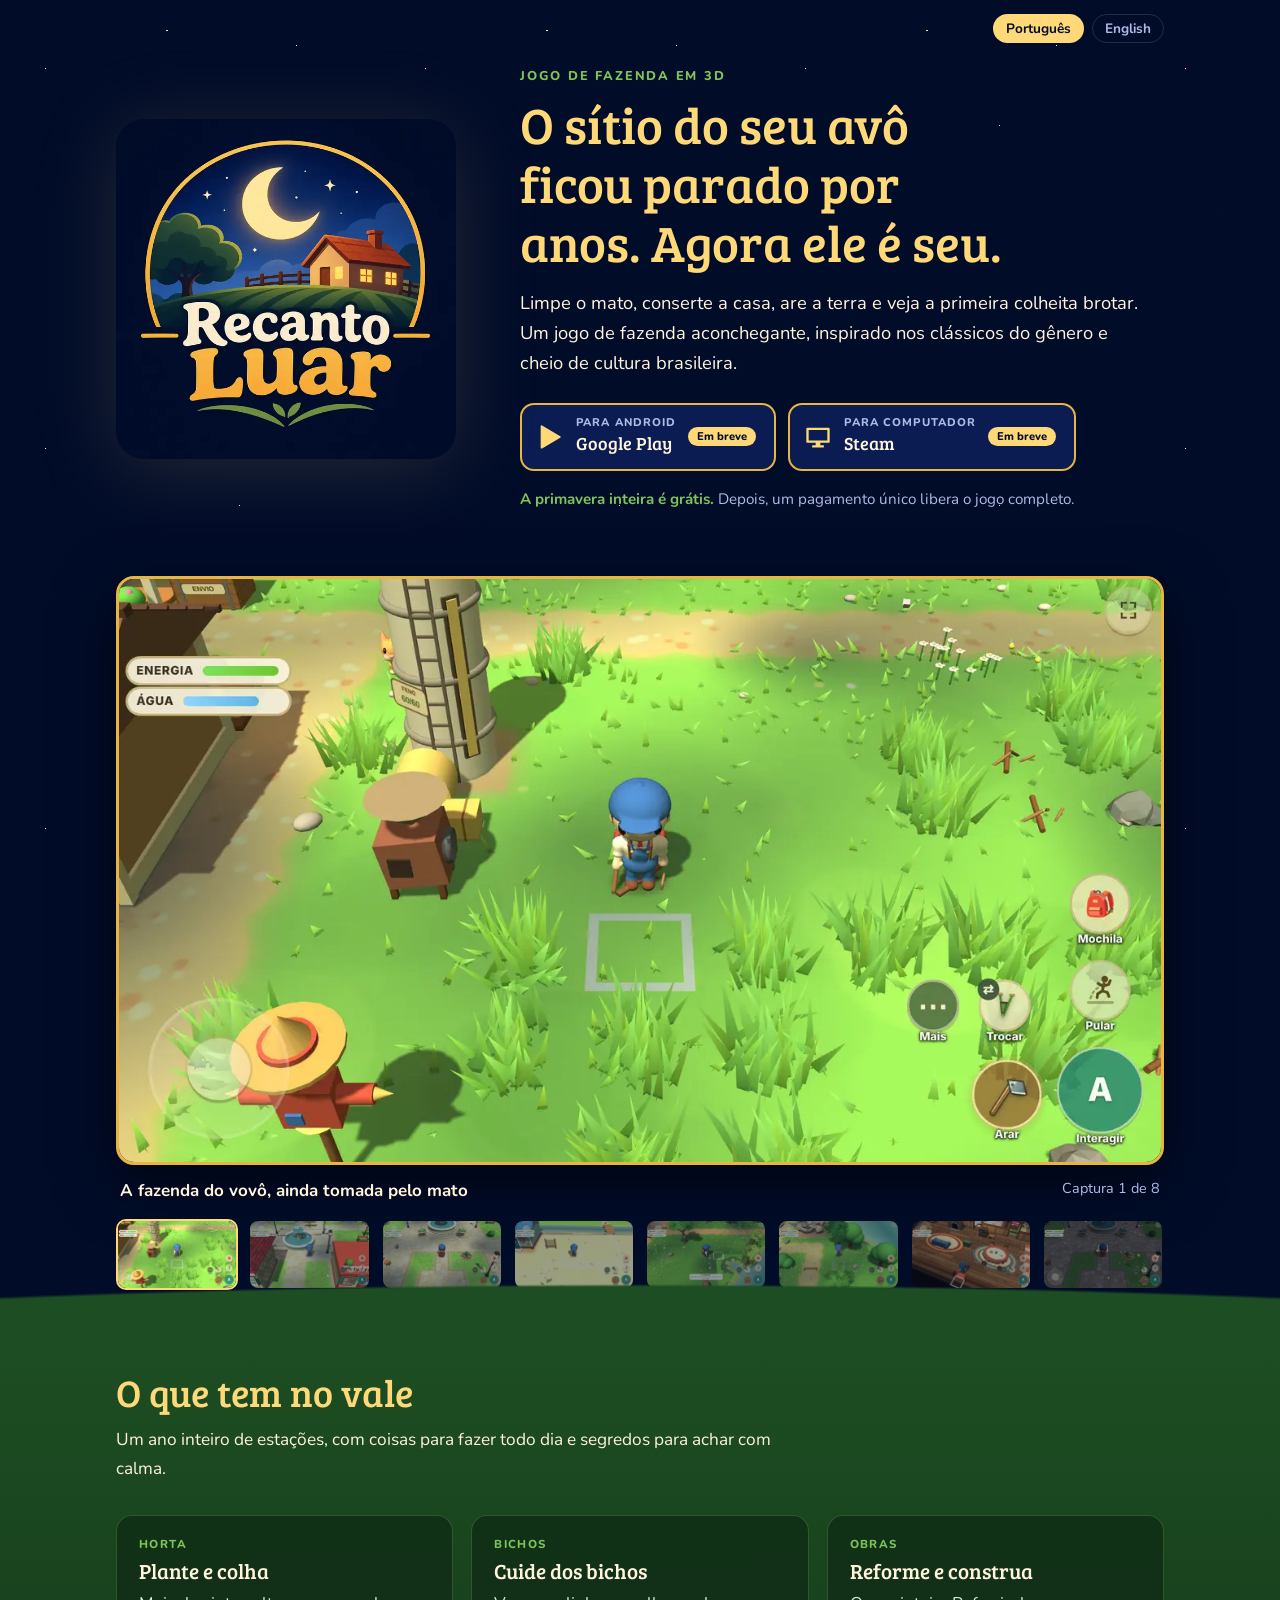
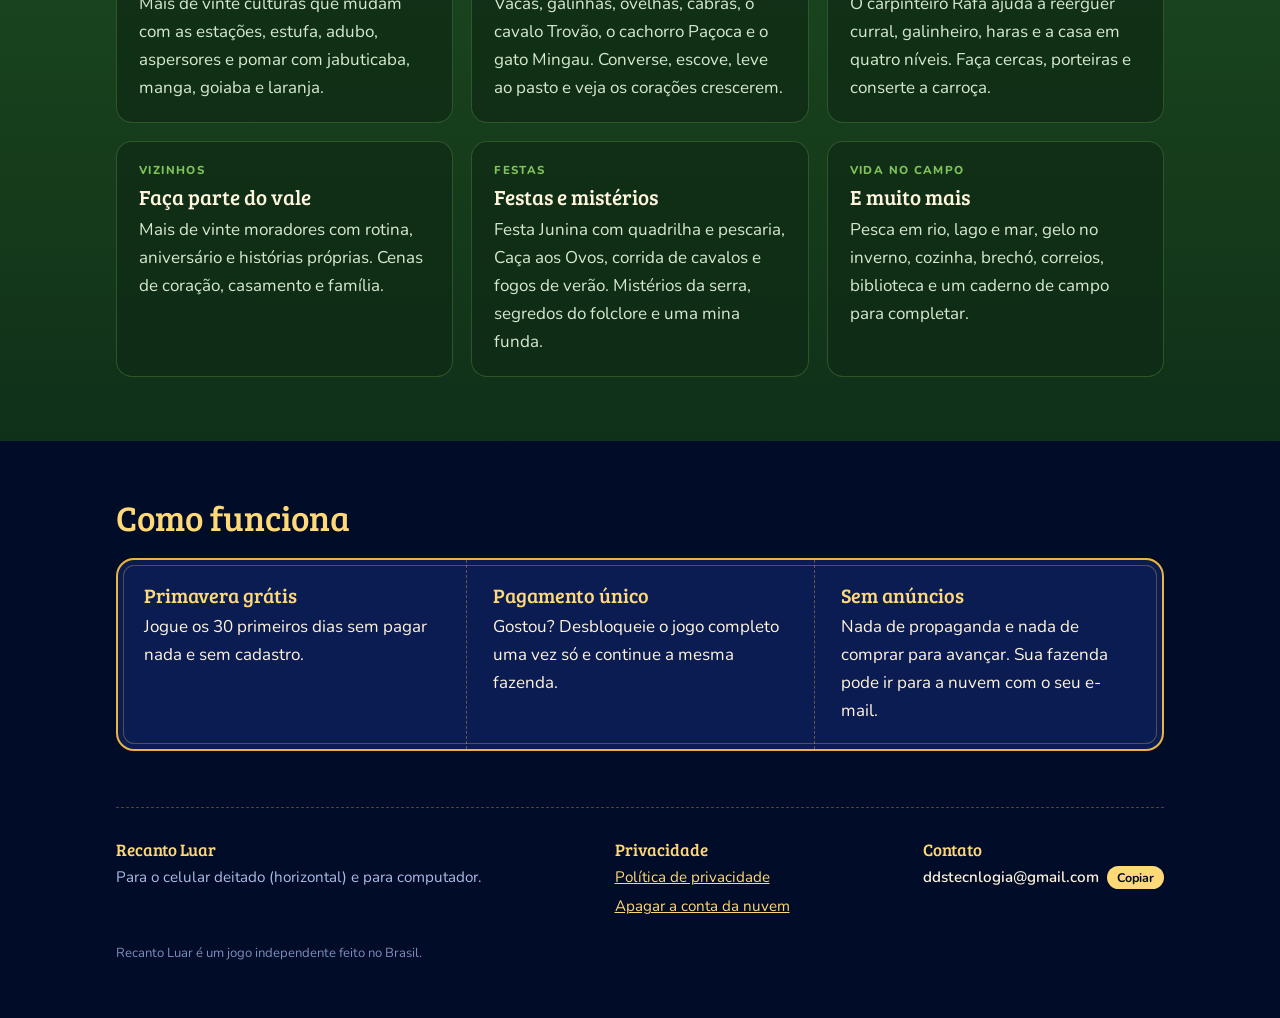
==== index.html @ 75a286f8 "Site do Recanto Luar (português e inglês) Co-Authored-By: Claude Opus 5.5 <noreply@anthropic.com> Cl" ====
<!doctype html>
<html lang="pt-BR">
<head>
<meta charset="utf-8">
<meta name="viewport" content="width=device-width, initial-scale=1, viewport-fit=cover">
<title>Recanto Luar</title>
<meta name="claude:viewport-fit-sides" content="cover">
<meta name="description" content="Jogo de fazenda aconchegante em 3D, cheio de cultura brasileira. Cuide do sítio do vovô, plante, crie bichos e faça amigos no vale.">
<meta property="og:title" content="Recanto Luar">
<meta property="og:description" content="Jogo de fazenda aconchegante em 3D, cheio de cultura brasileira. Cuide do sítio do vovô, plante, crie bichos e faça amigos no vale.">
<meta property="og:image" content="img/og-pt.jpg">
<meta property="og:type" content="website">
<link rel="alternate" hreflang="pt-BR" href="index.html"><link rel="alternate" hreflang="en" href="en.html">
<link rel="icon" href="favicon.png">
<link rel="preconnect" href="https://fonts.googleapis.com"><link rel="preconnect" href="https://fonts.gstatic.com" crossorigin>
<link rel="stylesheet" href="https://fonts.googleapis.com/css2?family=Bree+Serif&family=Nunito:wght@400;600;700;800&display=swap">
<link rel="stylesheet" href="style.css">
</head>
<body>
<div class="wrap">
<nav class="top" aria-label="Idioma / Language"><a class="lang" href="index.html" aria-current="page">Português</a><a class="lang" href="en.html">English</a></nav>
<header class="hero">
  <img class="logo" src="img/logo-pt.webp" alt="Recanto Luar" width="640" height="640">
  <div>
    <p class="kicker">Jogo de fazenda em 3D</p>
    <h1>O sítio do seu avô ficou parado por anos. Agora ele é seu.</h1>
    <p class="lead">Limpe o mato, conserte a casa, are a terra e veja a primeira colheita brotar. Um jogo de fazenda aconchegante, inspirado nos clássicos do gênero e cheio de cultura brasileira.</p>
    <div class="stores">
      <a class="store" aria-disabled="true" role="link"><svg viewBox="0 0 24 24" aria-hidden="true"><path d="M4 2.8v18.4c0 .6.7 1 1.2.7l15.6-9.2c.5-.3.5-1 0-1.3L5.2 2.1C4.7 1.8 4 2.2 4 2.8z"/></svg><span><small>Para Android</small><b>Google Play</b></span><span class="soon">Em breve</span></a>
      <a class="store" aria-disabled="true" role="link"><svg viewBox="0 0 24 24" aria-hidden="true"><path d="M3 4h18a1 1 0 0 1 1 1v11a1 1 0 0 1-1 1h-7v2h3v2H7v-2h3v-2H3a1 1 0 0 1-1-1V5a1 1 0 0 1 1-1zm1 2v9h16V6z"/></svg><span><small>Para computador</small><b>Steam</b></span><span class="soon">Em breve</span></a>
    </div>
    <p class="free"><b>A primavera inteira é grátis.</b> Depois, um pagamento único libera o jogo completo.</p>
  </div>
</header>
<section class="gallery" aria-label="Captura">
  <figure class="shot"><img id="big" src="img/01-fazenda.webp" alt="A fazenda do vovô, ainda tomada pelo mato" width="1280" height="720"></figure>
  <p class="cap"><b id="capText">A fazenda do vovô, ainda tomada pelo mato</b><span id="capNum">Captura 1 de 8</span></p>
  <ul class="thumbs"><li><button type="button" data-i="0" aria-pressed="true" aria-label="A fazenda do vovô, ainda tomada pelo mato"><img src="img/01-fazenda-p.webp" alt="" width="480" height="270" loading="lazy"></button></li><li><button type="button" data-i="1" aria-pressed="false" aria-label="A vila, com a padaria e a floricultura"><img src="img/02-vila-p.webp" alt="" width="480" height="270" loading="lazy"></button></li><li><button type="button" data-i="2" aria-pressed="false" aria-label="A praça da Igreja Matriz"><img src="img/03-praca-p.webp" alt="" width="480" height="270" loading="lazy"></button></li><li><button type="button" data-i="3" aria-pressed="false" aria-label="A praia, onde mora o Seu Joca"><img src="img/04-praia-p.webp" alt="" width="480" height="270" loading="lazy"></button></li><li><button type="button" data-i="4" aria-pressed="false" aria-label="O Bosque do Sul e seus bichos"><img src="img/05-bosque-p.webp" alt="" width="480" height="270" loading="lazy"></button></li><li><button type="button" data-i="5" aria-pressed="false" aria-label="A trilha da serra até a cachoeira"><img src="img/06-cachoeira-p.webp" alt="" width="480" height="270" loading="lazy"></button></li><li><button type="button" data-i="6" aria-pressed="false" aria-label="A casa por dentro, com lareira e TV"><img src="img/07-casa-p.webp" alt="" width="480" height="270" loading="lazy"></button></li><li><button type="button" data-i="7" aria-pressed="false" aria-label="A praça à noite, com vagalumes"><img src="img/08-noite-p.webp" alt="" width="480" height="270" loading="lazy"></button></li></ul>
</section>
</div>
<section class="day"><div class="wrap">
  <h2>O que tem no vale</h2>
  <p class="intro">Um ano inteiro de estações, com coisas para fazer todo dia e segredos para achar com calma.</p>
  <div class="feats"><article class="feat"><span class="tag">Horta</span><h3>Plante e colha</h3><p>Mais de vinte culturas que mudam com as estações, estufa, adubo, aspersores e pomar com jabuticaba, manga, goiaba e laranja.</p></article><article class="feat"><span class="tag">Bichos</span><h3>Cuide dos bichos</h3><p>Vacas, galinhas, ovelhas, cabras, o cavalo Trovão, o cachorro Paçoca e o gato Mingau. Converse, escove, leve ao pasto e veja os corações crescerem.</p></article><article class="feat"><span class="tag">Obras</span><h3>Reforme e construa</h3><p>O carpinteiro Rafa ajuda a reerguer curral, galinheiro, haras e a casa em quatro níveis. Faça cercas, porteiras e conserte a carroça.</p></article><article class="feat"><span class="tag">Vizinhos</span><h3>Faça parte do vale</h3><p>Mais de vinte moradores com rotina, aniversário e histórias próprias. Cenas de coração, casamento e família.</p></article><article class="feat"><span class="tag">Festas</span><h3>Festas e mistérios</h3><p>Festa Junina com quadrilha e pescaria, Caça aos Ovos, corrida de cavalos e fogos de verão. Mistérios da serra, segredos do folclore e uma mina funda.</p></article><article class="feat"><span class="tag">Vida no campo</span><h3>E muito mais</h3><p>Pesca em rio, lago e mar, gelo no inverno, cozinha, brechó, correios, biblioteca e um caderno de campo para completar.</p></article></div>
</div></section>
<div class="wrap">
<section class="deal"><h2>Como funciona</h2><div class="box"><div><h3>Primavera grátis</h3><p>Jogue os 30 primeiros dias sem pagar nada e sem cadastro.</p></div><div><h3>Pagamento único</h3><p>Gostou? Desbloqueie o jogo completo uma vez só e continue a mesma fazenda.</p></div><div><h3>Sem anúncios</h3><p>Nada de propaganda e nada de comprar para avançar. Sua fazenda pode ir para a nuvem com o seu e-mail.</p></div></div></section>
<footer>
  <div class="cols">
    <div><h3>Recanto Luar</h3><p style="margin:0;max-width:26em">Para o celular deitado (horizontal) e para computador.</p></div>
    <div><h3>Privacidade</h3><ul><li><a href="https://denikw24.github.io/recanto-luar-privacidade/">Política de privacidade</a></li><li><a href="https://denikw24.github.io/recanto-luar-privacidade/apagar-conta.html">Apagar a conta da nuvem</a></li></ul></div>
    <div><h3>Contato</h3><p class="mail" style="margin:0"><code id="mail">ddstecnlogia@gmail.com</code><button type="button" id="copy">Copiar</button></p></div>
  </div>
  <p class="fine">Recanto Luar é um jogo independente feito no Brasil.</p>
</footer>
</div>
<script>
(function(){
  var D={"shots": ["01-fazenda", "02-vila", "03-praca", "04-praia", "05-bosque", "06-cachoeira", "07-casa", "08-noite"], "caps": ["A fazenda do vovô, ainda tomada pelo mato", "A vila, com a padaria e a floricultura", "A praça da Igreja Matriz", "A praia, onde mora o Seu Joca", "O Bosque do Sul e seus bichos", "A trilha da serra até a cachoeira", "A casa por dentro, com lareira e TV", "A praça à noite, com vagalumes"], "shot": "Captura", "of": "de", "copied": "Copiado!", "copy": "Copiar"};
  var big=document.getElementById("big"),ct=document.getElementById("capText"),cn=document.getElementById("capNum");
  var btns=[].slice.call(document.querySelectorAll(".thumbs button"));
  function show(i){
    big.src="img/"+D.shots[i]+".webp"; big.alt=D.caps[i]; ct.textContent=D.caps[i];
    cn.textContent=D.shot+" "+(i+1)+" "+D.of+" 8";
    btns.forEach(function(b,j){b.setAttribute("aria-pressed",j===i?"true":"false");});
  }
  btns.forEach(function(b,i){b.addEventListener("click",function(){show(i);});});
  var c=document.getElementById("copy");
  c.addEventListener("click",function(){
    var m=document.getElementById("mail").textContent;
    function ok(){c.textContent=D.copied;setTimeout(function(){c.textContent=D.copy;},1800);}
    function sel(){var r=document.createRange();r.selectNodeContents(document.getElementById("mail"));var s=getSelection();s.removeAllRanges();s.addRange(r);}
    try{navigator.clipboard.writeText(m).then(ok,sel);}catch(e){sel();}
  });
})();
</script>
</body>
</html>
---- style.css ----
/* Do céu de luar (topo) ao morro verde (fim): a página desce como a logo. */
:root{
  --night:#010c29; --night2:#0a1c52; --panel:#0d2260; --gold:#e8b443; --gold-soft:#ffd978;
  --cream:#fff4dc; --ink:#e8eeff; --muted:#aebbe6; --hill:#2f6b2a; --hill2:#3f8a34; --leaf:#7fc35a;
  --display:"Bree Serif",Georgia,serif; --body:"Nunito","Trebuchet MS",system-ui,sans-serif;
  color-scheme:dark;
}
*{box-sizing:border-box}
html{scroll-behavior:smooth}
body{margin:0;background:var(--night);color:var(--ink);font:400 17px/1.65 var(--body);
  background-image:radial-gradient(1.5px 1.5px at 12% 18%,#fff 50%,transparent 51%),radial-gradient(1px 1px at 78% 12%,#fff 50%,transparent 51%),radial-gradient(1.5px 1.5px at 44% 8%,#ffe9a8 50%,transparent 51%),radial-gradient(1px 1px at 90% 40%,#fff 50%,transparent 51%),radial-gradient(1px 1px at 22% 55%,#fff 50%,transparent 51%),radial-gradient(1px 1px at 63% 33%,#cfe0ff 50%,transparent 51%);
  background-size:380px 380px;background-attachment:fixed}
.wrap{max-width:1080px;margin:0 auto;padding-left:max(16px,env(safe-area-inset-left,0px));padding-right:max(16px,env(safe-area-inset-right,0px))}
a{color:var(--gold-soft)}
a:focus-visible,button:focus-visible{outline:3px solid var(--gold-soft);outline-offset:3px;border-radius:6px}
h1,h2,h3{font-family:var(--display);font-weight:400;color:var(--gold-soft);text-wrap:balance;line-height:1.15;margin:0}

/* topo */
.top{display:flex;justify-content:flex-end;gap:8px;padding-block:14px 0}
.lang{font:700 .85rem var(--body);color:var(--muted);text-decoration:none;padding:4px 12px;border:1px solid #ffffff22;border-radius:999px}
.lang[aria-current]{color:var(--night);background:var(--gold-soft);border-color:transparent}

.hero{display:grid;grid-template-columns:minmax(0,340px) minmax(0,1fr);gap:clamp(24px,5vw,64px);align-items:center;padding-block:24px 56px}
.hero img.logo{width:100%;height:auto;border-radius:28px;filter:drop-shadow(0 10px 40px #ffd97822)}
.kicker{font:800 .8rem var(--body);letter-spacing:.14em;text-transform:uppercase;color:var(--leaf);margin:0 0 10px}
.hero h1{font-size:clamp(2rem,4.6vw,3.2rem)}
.hero p.lead{font-size:1.15rem;color:var(--cream);max-width:34em;margin:16px 0 24px}
.stores{display:flex;flex-wrap:wrap;gap:12px}
.store{display:flex;align-items:center;gap:12px;min-width:200px;padding:10px 18px 10px 14px;border-radius:14px;background:var(--night2);border:2px solid var(--gold);color:var(--ink);text-decoration:none}
.store svg{width:28px;height:28px;flex:none;fill:var(--gold-soft)}
.store small{display:block;font:800 .7rem var(--body);letter-spacing:.1em;text-transform:uppercase;color:var(--muted)}
.store b{font:400 1.15rem var(--display);color:var(--cream)}
.store[aria-disabled]{cursor:default}
.store .soon{margin-left:auto;font:800 .7rem var(--body);color:var(--night);background:var(--gold-soft);border-radius:999px;padding:2px 9px;white-space:nowrap}
.free{margin:16px 0 0;color:var(--muted);font-size:.95rem}
.free b{color:var(--leaf)}

/* galeria */
.gallery{padding-block:8px 64px}
.shot{margin:0;border-radius:18px;overflow:hidden;border:3px solid var(--gold);box-shadow:0 18px 60px #0009;background:#000;aspect-ratio:16/9;max-width:100%}
.shot img{display:block;width:100%;height:100%;object-fit:cover}
.cap{display:flex;justify-content:space-between;gap:12px;flex-wrap:wrap;margin:12px 4px 14px;color:var(--cream)}
.cap span{color:var(--muted);font-size:.9rem;font-variant-numeric:tabular-nums}
.thumbs{display:grid;grid-template-columns:repeat(8,minmax(0,1fr));gap:10px;margin:0;padding:0;list-style:none}
.thumbs button{all:unset;cursor:pointer;display:block;border-radius:10px;overflow:hidden;border:2px solid transparent;aspect-ratio:16/9;opacity:.6;transition:opacity .2s,border-color .2s}
.thumbs button:hover{opacity:.9}
.thumbs button[aria-pressed=true]{border-color:var(--gold-soft);opacity:1}
.thumbs img{display:block;width:100%;height:100%;object-fit:cover}

/* o que tem no jogo: a parte "de dia", sobre o morro */
.day{position:relative;background:linear-gradient(#1d4d22,#163c1b 60%,#10301a);padding-block:0 64px}
.day::before{content:"";position:absolute;left:0;right:0;top:-70px;height:72px;background:radial-gradient(120% 140px at 50% 140px,#1d4d22 98%,transparent 100%)}
.day h2{font-size:clamp(1.7rem,3.4vw,2.4rem);padding-top:16px}
.intro{max-width:40em;color:var(--cream);margin:12px 0 32px;font-size:1.08rem}
.feats{display:grid;grid-template-columns:repeat(3,minmax(0,1fr));gap:18px}
.feat{background:#0f2c16cc;border:1px solid #7fc35a44;border-radius:16px;padding:20px 22px;min-width:0}
.feat h3{font-size:1.3rem;color:var(--cream);margin-bottom:6px}
.feat p{margin:0;color:#d6e9cf}
.feat .tag{display:block;font:800 .72rem var(--body);letter-spacing:.12em;text-transform:uppercase;color:var(--leaf);margin-bottom:8px}

/* como funciona */
.deal{padding-block:56px}
.deal .box{display:grid;grid-template-columns:repeat(3,minmax(0,1fr));gap:0;border:2px solid var(--gold);border-radius:18px;background:var(--night2);overflow:hidden;box-shadow:inset 0 0 0 5px var(--night2),inset 0 0 0 6px #e8b44355}
.deal .box>div{padding:24px 26px;min-width:0}
.deal .box>div+div{border-left:1px dashed #e8b44366}
.deal h3{font-size:1.25rem;margin-bottom:6px}
.deal p{margin:0;color:var(--cream)}
.deal h2{font-size:clamp(1.6rem,3vw,2.2rem);margin-bottom:20px}

footer{border-top:1px dashed #e8b44355;padding-block:32px 40px;color:var(--muted);font-size:.95rem}
footer .cols{display:flex;flex-wrap:wrap;gap:24px 48px;justify-content:space-between}
footer h3{font-size:1.05rem;color:var(--gold-soft);margin-bottom:6px}
footer ul{list-style:none;margin:0;padding:0;display:grid;gap:4px}
.mail{display:inline-flex;align-items:center;gap:8px;flex-wrap:wrap}
.mail code{font:600 .95rem var(--body);color:var(--cream);user-select:all}
.mail button{font:700 .78rem var(--body);color:var(--night);background:var(--gold-soft);border:0;border-radius:999px;padding:3px 10px;cursor:pointer}
footer .fine{margin-top:24px;font-size:.82rem;color:#7f8cba}

@media (max-width:820px){
  .hero{grid-template-columns:1fr;text-align:center;padding-top:8px}
  .hero img.logo{max-width:240px;margin:0 auto}
  .hero p.lead{margin-inline:auto}
  .stores{justify-content:center}
  .feats{grid-template-columns:repeat(2,minmax(0,1fr))}
  .thumbs{grid-template-columns:repeat(4,minmax(0,1fr))}
  .deal .box{grid-template-columns:1fr}
  .deal .box>div+div{border-left:0;border-top:1px dashed #e8b44366}
}
@media (max-width:520px){.feats{grid-template-columns:1fr}.store{width:100%}}
@media (prefers-reduced-motion:reduce){html{scroll-behavior:auto}.thumbs button{transition:none}}
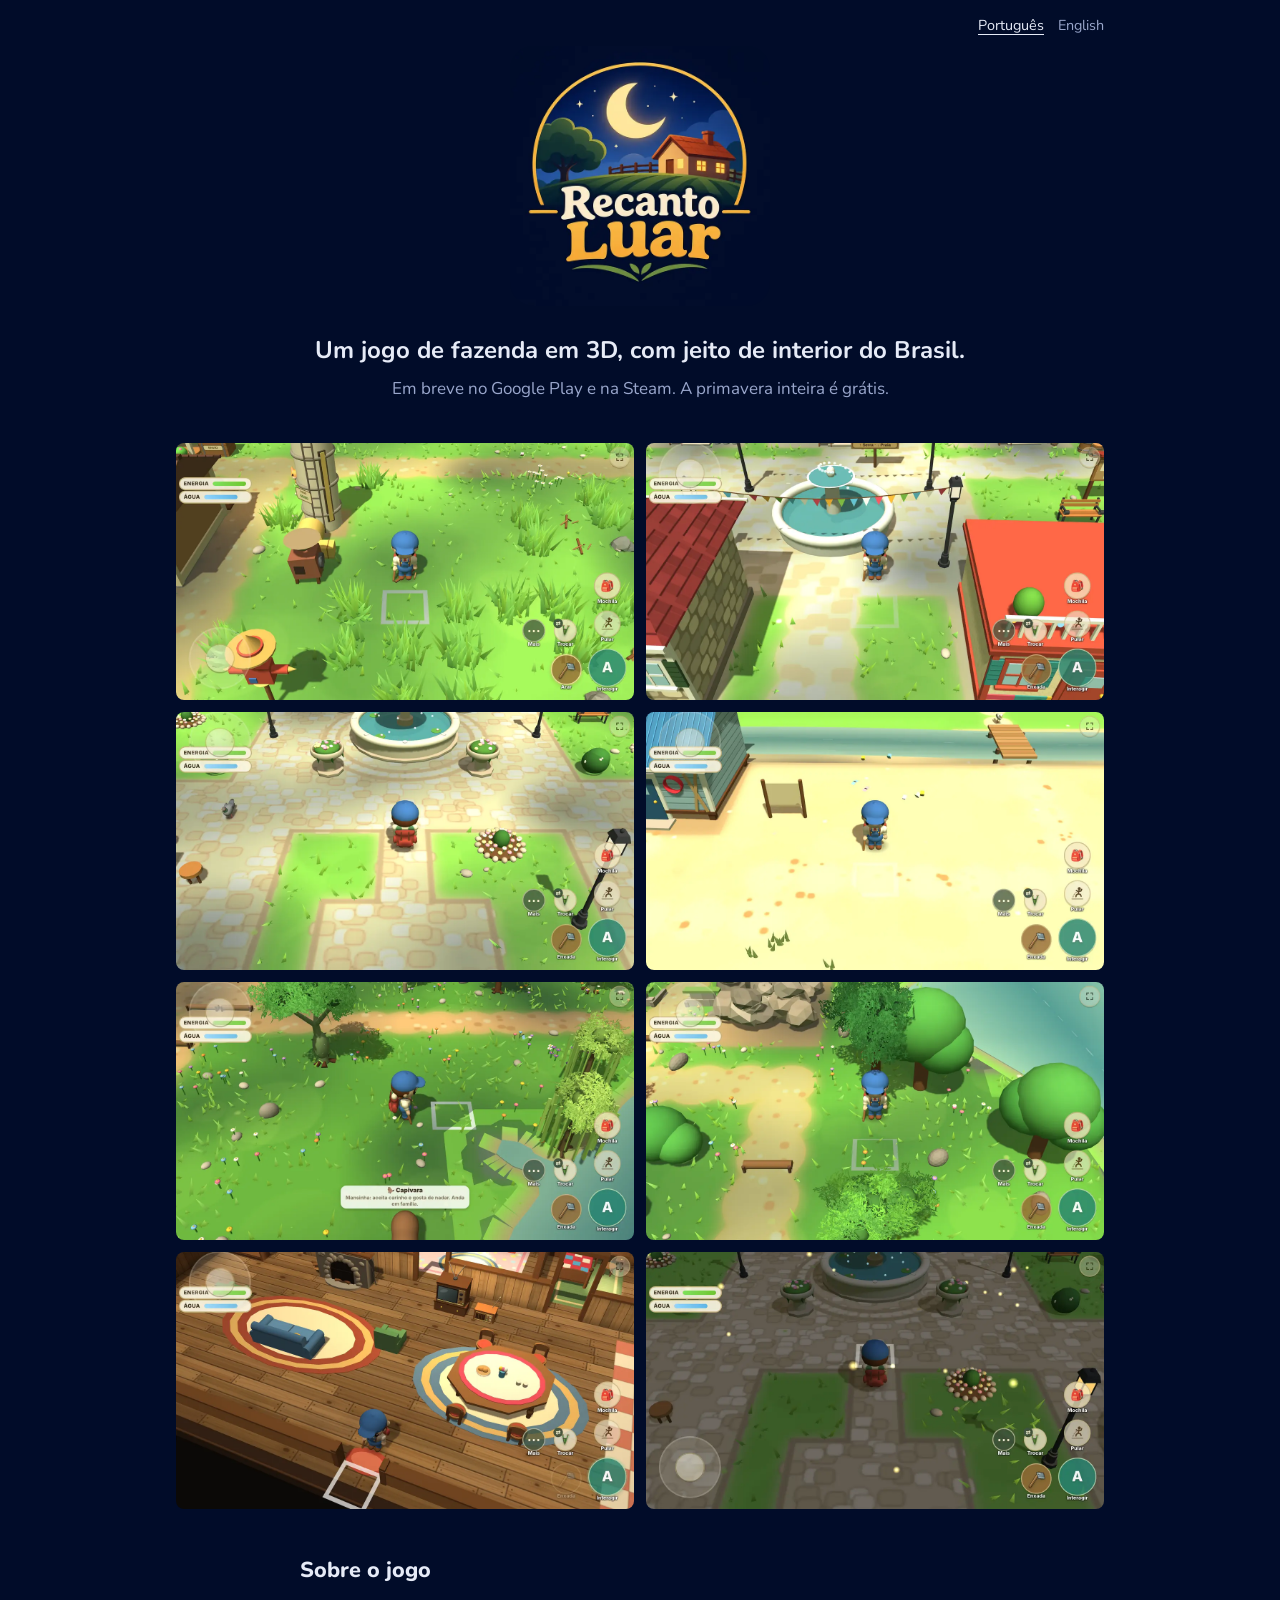
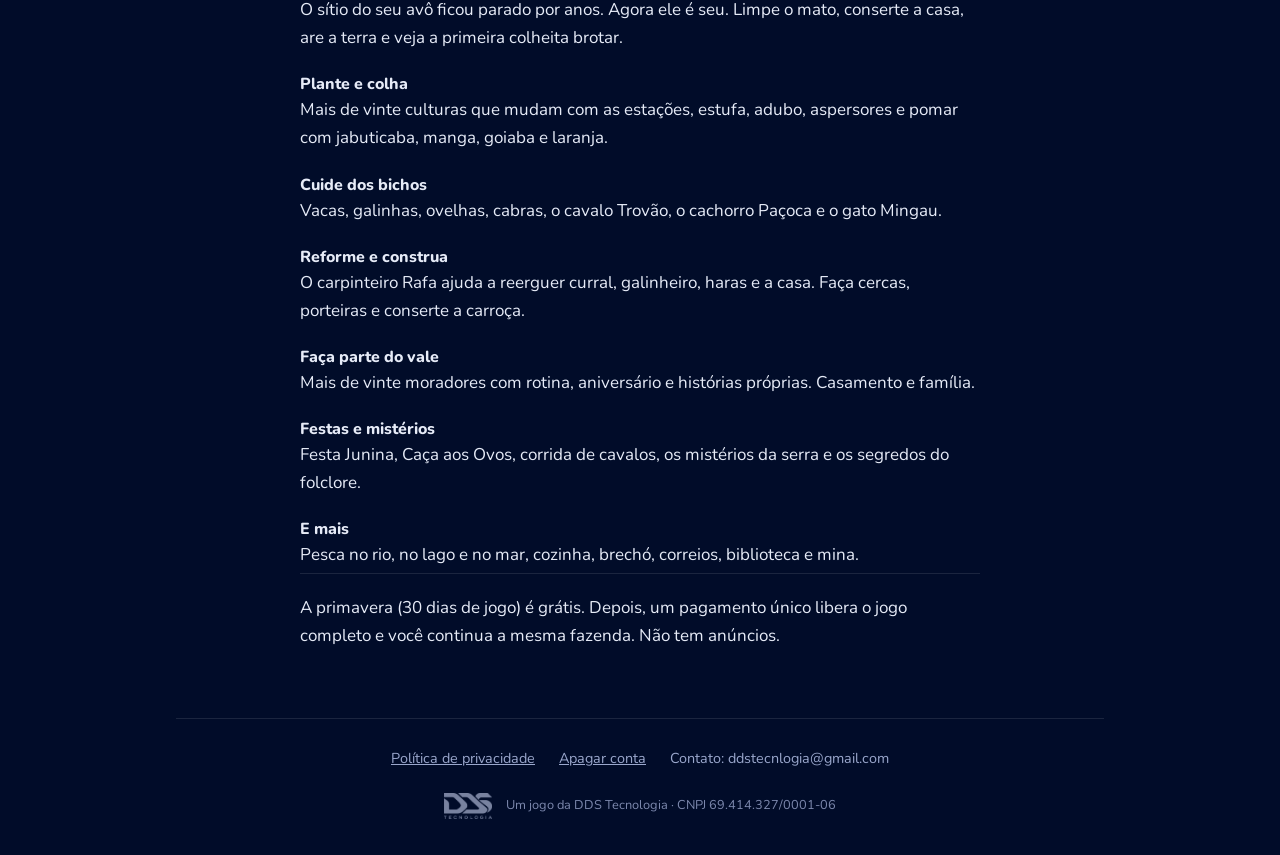
==== commit 13cf8ed4: "Site mais simples e logo da DDS Tecnologia no rodapé Co-Authored-By: Claude Opus 5.5 <noreply@anthro" ====
--- a/index.html
+++ b/index.html
@@ -5,74 +5,34 @@
 <meta name="viewport" content="width=device-width, initial-scale=1, viewport-fit=cover">
 <title>Recanto Luar</title>
 <meta name="claude:viewport-fit-sides" content="cover">
-<meta name="description" content="Jogo de fazenda aconchegante em 3D, cheio de cultura brasileira. Cuide do sítio do vovô, plante, crie bichos e faça amigos no vale.">
+<meta name="description" content="Jogo de fazenda em 3D, cheio de cultura brasileira. Cuide do sítio do vovô, plante, crie bichos e faça amigos no vale.">
 <meta property="og:title" content="Recanto Luar">
-<meta property="og:description" content="Jogo de fazenda aconchegante em 3D, cheio de cultura brasileira. Cuide do sítio do vovô, plante, crie bichos e faça amigos no vale.">
-<meta property="og:image" content="img/og-pt.jpg">
-<meta property="og:type" content="website">
+<meta property="og:description" content="Jogo de fazenda em 3D, cheio de cultura brasileira. Cuide do sítio do vovô, plante, crie bichos e faça amigos no vale.">
+<meta property="og:image" content="https://denikw24.github.io/img/og-pt.jpg">
 <link rel="alternate" hreflang="pt-BR" href="index.html"><link rel="alternate" hreflang="en" href="en.html">
 <link rel="icon" href="favicon.png">
-<link rel="preconnect" href="https://fonts.googleapis.com"><link rel="preconnect" href="https://fonts.gstatic.com" crossorigin>
-<link rel="stylesheet" href="https://fonts.googleapis.com/css2?family=Bree+Serif&family=Nunito:wght@400;600;700;800&display=swap">
+<link rel="stylesheet" href="https://fonts.googleapis.com/css2?family=Nunito:wght@400;700;800&display=swap">
 <link rel="stylesheet" href="style.css">
 </head>
 <body>
 <div class="wrap">
-<nav class="top" aria-label="Idioma / Language"><a class="lang" href="index.html" aria-current="page">Português</a><a class="lang" href="en.html">English</a></nav>
-<header class="hero">
-  <img class="logo" src="img/logo-pt.webp" alt="Recanto Luar" width="640" height="640">
-  <div>
-    <p class="kicker">Jogo de fazenda em 3D</p>
-    <h1>O sítio do seu avô ficou parado por anos. Agora ele é seu.</h1>
-    <p class="lead">Limpe o mato, conserte a casa, are a terra e veja a primeira colheita brotar. Um jogo de fazenda aconchegante, inspirado nos clássicos do gênero e cheio de cultura brasileira.</p>
-    <div class="stores">
-      <a class="store" aria-disabled="true" role="link"><svg viewBox="0 0 24 24" aria-hidden="true"><path d="M4 2.8v18.4c0 .6.7 1 1.2.7l15.6-9.2c.5-.3.5-1 0-1.3L5.2 2.1C4.7 1.8 4 2.2 4 2.8z"/></svg><span><small>Para Android</small><b>Google Play</b></span><span class="soon">Em breve</span></a>
-      <a class="store" aria-disabled="true" role="link"><svg viewBox="0 0 24 24" aria-hidden="true"><path d="M3 4h18a1 1 0 0 1 1 1v11a1 1 0 0 1-1 1h-7v2h3v2H7v-2h3v-2H3a1 1 0 0 1-1-1V5a1 1 0 0 1 1-1zm1 2v9h16V6z"/></svg><span><small>Para computador</small><b>Steam</b></span><span class="soon">Em breve</span></a>
-    </div>
-    <p class="free"><b>A primavera inteira é grátis.</b> Depois, um pagamento único libera o jogo completo.</p>
-  </div>
+<nav class="top"><a href="index.html" aria-current="page">Português</a><a href="en.html">English</a></nav>
+<header class="intro">
+<img src="img/logo-pt.webp" alt="Recanto Luar" width="640" height="640">
+<h1>Um jogo de fazenda em 3D, com jeito de interior do Brasil.</h1>
+<p>Em breve no Google Play e na Steam. A primavera inteira é grátis.</p>
 </header>
-<section class="gallery" aria-label="Captura">
-  <figure class="shot"><img id="big" src="img/01-fazenda.webp" alt="A fazenda do vovô, ainda tomada pelo mato" width="1280" height="720"></figure>
-  <p class="cap"><b id="capText">A fazenda do vovô, ainda tomada pelo mato</b><span id="capNum">Captura 1 de 8</span></p>
-  <ul class="thumbs"><li><button type="button" data-i="0" aria-pressed="true" aria-label="A fazenda do vovô, ainda tomada pelo mato"><img src="img/01-fazenda-p.webp" alt="" width="480" height="270" loading="lazy"></button></li><li><button type="button" data-i="1" aria-pressed="false" aria-label="A vila, com a padaria e a floricultura"><img src="img/02-vila-p.webp" alt="" width="480" height="270" loading="lazy"></button></li><li><button type="button" data-i="2" aria-pressed="false" aria-label="A praça da Igreja Matriz"><img src="img/03-praca-p.webp" alt="" width="480" height="270" loading="lazy"></button></li><li><button type="button" data-i="3" aria-pressed="false" aria-label="A praia, onde mora o Seu Joca"><img src="img/04-praia-p.webp" alt="" width="480" height="270" loading="lazy"></button></li><li><button type="button" data-i="4" aria-pressed="false" aria-label="O Bosque do Sul e seus bichos"><img src="img/05-bosque-p.webp" alt="" width="480" height="270" loading="lazy"></button></li><li><button type="button" data-i="5" aria-pressed="false" aria-label="A trilha da serra até a cachoeira"><img src="img/06-cachoeira-p.webp" alt="" width="480" height="270" loading="lazy"></button></li><li><button type="button" data-i="6" aria-pressed="false" aria-label="A casa por dentro, com lareira e TV"><img src="img/07-casa-p.webp" alt="" width="480" height="270" loading="lazy"></button></li><li><button type="button" data-i="7" aria-pressed="false" aria-label="A praça à noite, com vagalumes"><img src="img/08-noite-p.webp" alt="" width="480" height="270" loading="lazy"></button></li></ul>
+<ul class="shots"><li><a href="img/01-fazenda.webp"><img src="img/01-fazenda.webp" alt="A fazenda do vovô" width="1280" height="720" loading="lazy"></a></li><li><a href="img/02-vila.webp"><img src="img/02-vila.webp" alt="A vila" width="1280" height="720" loading="lazy"></a></li><li><a href="img/03-praca.webp"><img src="img/03-praca.webp" alt="A praça da igreja" width="1280" height="720" loading="lazy"></a></li><li><a href="img/04-praia.webp"><img src="img/04-praia.webp" alt="A praia" width="1280" height="720" loading="lazy"></a></li><li><a href="img/05-bosque.webp"><img src="img/05-bosque.webp" alt="O Bosque do Sul" width="1280" height="720" loading="lazy"></a></li><li><a href="img/06-cachoeira.webp"><img src="img/06-cachoeira.webp" alt="A trilha da cachoeira" width="1280" height="720" loading="lazy"></a></li><li><a href="img/07-casa.webp"><img src="img/07-casa.webp" alt="A casa por dentro" width="1280" height="720" loading="lazy"></a></li><li><a href="img/08-noite.webp"><img src="img/08-noite.webp" alt="A praça à noite" width="1280" height="720" loading="lazy"></a></li></ul>
+<section class="about">
+<h2>Sobre o jogo</h2>
+<p>O sítio do seu avô ficou parado por anos. Agora ele é seu. Limpe o mato, conserte a casa, are a terra e veja a primeira colheita brotar.</p>
+<h3>Plante e colha</h3><p>Mais de vinte culturas que mudam com as estações, estufa, adubo, aspersores e pomar com jabuticaba, manga, goiaba e laranja.</p><h3>Cuide dos bichos</h3><p>Vacas, galinhas, ovelhas, cabras, o cavalo Trovão, o cachorro Paçoca e o gato Mingau.</p><h3>Reforme e construa</h3><p>O carpinteiro Rafa ajuda a reerguer curral, galinheiro, haras e a casa. Faça cercas, porteiras e conserte a carroça.</p><h3>Faça parte do vale</h3><p>Mais de vinte moradores com rotina, aniversário e histórias próprias. Casamento e família.</p><h3>Festas e mistérios</h3><p>Festa Junina, Caça aos Ovos, corrida de cavalos, os mistérios da serra e os segredos do folclore.</p><h3>E mais</h3><p>Pesca no rio, no lago e no mar, cozinha, brechó, correios, biblioteca e mina.</p>
+<p class="price">A primavera (30 dias de jogo) é grátis. Depois, um pagamento único libera o jogo completo e você continua a mesma fazenda. Não tem anúncios.</p>
 </section>
-</div>
-<section class="day"><div class="wrap">
-  <h2>O que tem no vale</h2>
-  <p class="intro">Um ano inteiro de estações, com coisas para fazer todo dia e segredos para achar com calma.</p>
-  <div class="feats"><article class="feat"><span class="tag">Horta</span><h3>Plante e colha</h3><p>Mais de vinte culturas que mudam com as estações, estufa, adubo, aspersores e pomar com jabuticaba, manga, goiaba e laranja.</p></article><article class="feat"><span class="tag">Bichos</span><h3>Cuide dos bichos</h3><p>Vacas, galinhas, ovelhas, cabras, o cavalo Trovão, o cachorro Paçoca e o gato Mingau. Converse, escove, leve ao pasto e veja os corações crescerem.</p></article><article class="feat"><span class="tag">Obras</span><h3>Reforme e construa</h3><p>O carpinteiro Rafa ajuda a reerguer curral, galinheiro, haras e a casa em quatro níveis. Faça cercas, porteiras e conserte a carroça.</p></article><article class="feat"><span class="tag">Vizinhos</span><h3>Faça parte do vale</h3><p>Mais de vinte moradores com rotina, aniversário e histórias próprias. Cenas de coração, casamento e família.</p></article><article class="feat"><span class="tag">Festas</span><h3>Festas e mistérios</h3><p>Festa Junina com quadrilha e pescaria, Caça aos Ovos, corrida de cavalos e fogos de verão. Mistérios da serra, segredos do folclore e uma mina funda.</p></article><article class="feat"><span class="tag">Vida no campo</span><h3>E muito mais</h3><p>Pesca em rio, lago e mar, gelo no inverno, cozinha, brechó, correios, biblioteca e um caderno de campo para completar.</p></article></div>
-</div></section>
-<div class="wrap">
-<section class="deal"><h2>Como funciona</h2><div class="box"><div><h3>Primavera grátis</h3><p>Jogue os 30 primeiros dias sem pagar nada e sem cadastro.</p></div><div><h3>Pagamento único</h3><p>Gostou? Desbloqueie o jogo completo uma vez só e continue a mesma fazenda.</p></div><div><h3>Sem anúncios</h3><p>Nada de propaganda e nada de comprar para avançar. Sua fazenda pode ir para a nuvem com o seu e-mail.</p></div></div></section>
 <footer>
-  <div class="cols">
-    <div><h3>Recanto Luar</h3><p style="margin:0;max-width:26em">Para o celular deitado (horizontal) e para computador.</p></div>
-    <div><h3>Privacidade</h3><ul><li><a href="https://denikw24.github.io/recanto-luar-privacidade/">Política de privacidade</a></li><li><a href="https://denikw24.github.io/recanto-luar-privacidade/apagar-conta.html">Apagar a conta da nuvem</a></li></ul></div>
-    <div><h3>Contato</h3><p class="mail" style="margin:0"><code id="mail">ddstecnlogia@gmail.com</code><button type="button" id="copy">Copiar</button></p></div>
-  </div>
-  <p class="fine">Recanto Luar é um jogo independente feito no Brasil.</p>
+<div class="links"><a href="https://denikw24.github.io/recanto-luar-privacidade/">Política de privacidade</a><a href="https://denikw24.github.io/recanto-luar-privacidade/apagar-conta.html">Apagar conta</a><span>Contato: ddstecnlogia@gmail.com</span></div>
+<div class="co"><img src="img/dds-claro.webp" alt="DDS Tecnologia" width="223" height="120"><span>Um jogo da DDS Tecnologia · CNPJ 69.414.327/0001-06</span></div>
 </footer>
 </div>
-<script>
-(function(){
-  var D={"shots": ["01-fazenda", "02-vila", "03-praca", "04-praia", "05-bosque", "06-cachoeira", "07-casa", "08-noite"], "caps": ["A fazenda do vovô, ainda tomada pelo mato", "A vila, com a padaria e a floricultura", "A praça da Igreja Matriz", "A praia, onde mora o Seu Joca", "O Bosque do Sul e seus bichos", "A trilha da serra até a cachoeira", "A casa por dentro, com lareira e TV", "A praça à noite, com vagalumes"], "shot": "Captura", "of": "de", "copied": "Copiado!", "copy": "Copiar"};
-  var big=document.getElementById("big"),ct=document.getElementById("capText"),cn=document.getElementById("capNum");
-  var btns=[].slice.call(document.querySelectorAll(".thumbs button"));
-  function show(i){
-    big.src="img/"+D.shots[i]+".webp"; big.alt=D.caps[i]; ct.textContent=D.caps[i];
-    cn.textContent=D.shot+" "+(i+1)+" "+D.of+" 8";
-    btns.forEach(function(b,j){b.setAttribute("aria-pressed",j===i?"true":"false");});
-  }
-  btns.forEach(function(b,i){b.addEventListener("click",function(){show(i);});});
-  var c=document.getElementById("copy");
-  c.addEventListener("click",function(){
-    var m=document.getElementById("mail").textContent;
-    function ok(){c.textContent=D.copied;setTimeout(function(){c.textContent=D.copy;},1800);}
-    function sel(){var r=document.createRange();r.selectNodeContents(document.getElementById("mail"));var s=getSelection();s.removeAllRanges();s.addRange(r);}
-    try{navigator.clipboard.writeText(m).then(ok,sel);}catch(e){sel();}
-  });
-})();
-</script>
 </body>
 </html>
--- a/style.css
+++ b/style.css
@@ -1,90 +1,30 @@
-/* Do céu de luar (topo) ao morro verde (fim): a página desce como a logo. */
-:root{
-  --night:#010c29; --night2:#0a1c52; --panel:#0d2260; --gold:#e8b443; --gold-soft:#ffd978;
-  --cream:#fff4dc; --ink:#e8eeff; --muted:#aebbe6; --hill:#2f6b2a; --hill2:#3f8a34; --leaf:#7fc35a;
-  --display:"Bree Serif",Georgia,serif; --body:"Nunito","Trebuchet MS",system-ui,sans-serif;
-  color-scheme:dark;
-}
+/* Página simples, uma coluna: logo, texto, capturas, sobre, rodapé. */
+:root{--bg:#010c29;--bg2:#0b1b45;--fg:#e6ebf7;--muted:#9aa7cc;--line:#ffffff1a;--link:#ffd27a;
+  --font:"Nunito","Trebuchet MS",system-ui,sans-serif;color-scheme:dark}
 *{box-sizing:border-box}
-html{scroll-behavior:smooth}
-body{margin:0;background:var(--night);color:var(--ink);font:400 17px/1.65 var(--body);
-  background-image:radial-gradient(1.5px 1.5px at 12% 18%,#fff 50%,transparent 51%),radial-gradient(1px 1px at 78% 12%,#fff 50%,transparent 51%),radial-gradient(1.5px 1.5px at 44% 8%,#ffe9a8 50%,transparent 51%),radial-gradient(1px 1px at 90% 40%,#fff 50%,transparent 51%),radial-gradient(1px 1px at 22% 55%,#fff 50%,transparent 51%),radial-gradient(1px 1px at 63% 33%,#cfe0ff 50%,transparent 51%);
-  background-size:380px 380px;background-attachment:fixed}
-.wrap{max-width:1080px;margin:0 auto;padding-left:max(16px,env(safe-area-inset-left,0px));padding-right:max(16px,env(safe-area-inset-right,0px))}
-a{color:var(--gold-soft)}
-a:focus-visible,button:focus-visible{outline:3px solid var(--gold-soft);outline-offset:3px;border-radius:6px}
-h1,h2,h3{font-family:var(--display);font-weight:400;color:var(--gold-soft);text-wrap:balance;line-height:1.15;margin:0}
-
-/* topo */
-.top{display:flex;justify-content:flex-end;gap:8px;padding-block:14px 0}
-.lang{font:700 .85rem var(--body);color:var(--muted);text-decoration:none;padding:4px 12px;border:1px solid #ffffff22;border-radius:999px}
-.lang[aria-current]{color:var(--night);background:var(--gold-soft);border-color:transparent}
-
-.hero{display:grid;grid-template-columns:minmax(0,340px) minmax(0,1fr);gap:clamp(24px,5vw,64px);align-items:center;padding-block:24px 56px}
-.hero img.logo{width:100%;height:auto;border-radius:28px;filter:drop-shadow(0 10px 40px #ffd97822)}
-.kicker{font:800 .8rem var(--body);letter-spacing:.14em;text-transform:uppercase;color:var(--leaf);margin:0 0 10px}
-.hero h1{font-size:clamp(2rem,4.6vw,3.2rem)}
-.hero p.lead{font-size:1.15rem;color:var(--cream);max-width:34em;margin:16px 0 24px}
-.stores{display:flex;flex-wrap:wrap;gap:12px}
-.store{display:flex;align-items:center;gap:12px;min-width:200px;padding:10px 18px 10px 14px;border-radius:14px;background:var(--night2);border:2px solid var(--gold);color:var(--ink);text-decoration:none}
-.store svg{width:28px;height:28px;flex:none;fill:var(--gold-soft)}
-.store small{display:block;font:800 .7rem var(--body);letter-spacing:.1em;text-transform:uppercase;color:var(--muted)}
-.store b{font:400 1.15rem var(--display);color:var(--cream)}
-.store[aria-disabled]{cursor:default}
-.store .soon{margin-left:auto;font:800 .7rem var(--body);color:var(--night);background:var(--gold-soft);border-radius:999px;padding:2px 9px;white-space:nowrap}
-.free{margin:16px 0 0;color:var(--muted);font-size:.95rem}
-.free b{color:var(--leaf)}
-
-/* galeria */
-.gallery{padding-block:8px 64px}
-.shot{margin:0;border-radius:18px;overflow:hidden;border:3px solid var(--gold);box-shadow:0 18px 60px #0009;background:#000;aspect-ratio:16/9;max-width:100%}
-.shot img{display:block;width:100%;height:100%;object-fit:cover}
-.cap{display:flex;justify-content:space-between;gap:12px;flex-wrap:wrap;margin:12px 4px 14px;color:var(--cream)}
-.cap span{color:var(--muted);font-size:.9rem;font-variant-numeric:tabular-nums}
-.thumbs{display:grid;grid-template-columns:repeat(8,minmax(0,1fr));gap:10px;margin:0;padding:0;list-style:none}
-.thumbs button{all:unset;cursor:pointer;display:block;border-radius:10px;overflow:hidden;border:2px solid transparent;aspect-ratio:16/9;opacity:.6;transition:opacity .2s,border-color .2s}
-.thumbs button:hover{opacity:.9}
-.thumbs button[aria-pressed=true]{border-color:var(--gold-soft);opacity:1}
-.thumbs img{display:block;width:100%;height:100%;object-fit:cover}
-
-/* o que tem no jogo: a parte "de dia", sobre o morro */
-.day{position:relative;background:linear-gradient(#1d4d22,#163c1b 60%,#10301a);padding-block:0 64px}
-.day::before{content:"";position:absolute;left:0;right:0;top:-70px;height:72px;background:radial-gradient(120% 140px at 50% 140px,#1d4d22 98%,transparent 100%)}
-.day h2{font-size:clamp(1.7rem,3.4vw,2.4rem);padding-top:16px}
-.intro{max-width:40em;color:var(--cream);margin:12px 0 32px;font-size:1.08rem}
-.feats{display:grid;grid-template-columns:repeat(3,minmax(0,1fr));gap:18px}
-.feat{background:#0f2c16cc;border:1px solid #7fc35a44;border-radius:16px;padding:20px 22px;min-width:0}
-.feat h3{font-size:1.3rem;color:var(--cream);margin-bottom:6px}
-.feat p{margin:0;color:#d6e9cf}
-.feat .tag{display:block;font:800 .72rem var(--body);letter-spacing:.12em;text-transform:uppercase;color:var(--leaf);margin-bottom:8px}
-
-/* como funciona */
-.deal{padding-block:56px}
-.deal .box{display:grid;grid-template-columns:repeat(3,minmax(0,1fr));gap:0;border:2px solid var(--gold);border-radius:18px;background:var(--night2);overflow:hidden;box-shadow:inset 0 0 0 5px var(--night2),inset 0 0 0 6px #e8b44355}
-.deal .box>div{padding:24px 26px;min-width:0}
-.deal .box>div+div{border-left:1px dashed #e8b44366}
-.deal h3{font-size:1.25rem;margin-bottom:6px}
-.deal p{margin:0;color:var(--cream)}
-.deal h2{font-size:clamp(1.6rem,3vw,2.2rem);margin-bottom:20px}
-
-footer{border-top:1px dashed #e8b44355;padding-block:32px 40px;color:var(--muted);font-size:.95rem}
-footer .cols{display:flex;flex-wrap:wrap;gap:24px 48px;justify-content:space-between}
-footer h3{font-size:1.05rem;color:var(--gold-soft);margin-bottom:6px}
-footer ul{list-style:none;margin:0;padding:0;display:grid;gap:4px}
-.mail{display:inline-flex;align-items:center;gap:8px;flex-wrap:wrap}
-.mail code{font:600 .95rem var(--body);color:var(--cream);user-select:all}
-.mail button{font:700 .78rem var(--body);color:var(--night);background:var(--gold-soft);border:0;border-radius:999px;padding:3px 10px;cursor:pointer}
-footer .fine{margin-top:24px;font-size:.82rem;color:#7f8cba}
-
-@media (max-width:820px){
-  .hero{grid-template-columns:1fr;text-align:center;padding-top:8px}
-  .hero img.logo{max-width:240px;margin:0 auto}
-  .hero p.lead{margin-inline:auto}
-  .stores{justify-content:center}
-  .feats{grid-template-columns:repeat(2,minmax(0,1fr))}
-  .thumbs{grid-template-columns:repeat(4,minmax(0,1fr))}
-  .deal .box{grid-template-columns:1fr}
-  .deal .box>div+div{border-left:0;border-top:1px dashed #e8b44366}
-}
-@media (max-width:520px){.feats{grid-template-columns:1fr}.store{width:100%}}
-@media (prefers-reduced-motion:reduce){html{scroll-behavior:auto}.thumbs button{transition:none}}
+body{margin:0;background:var(--bg);color:var(--fg);font:400 17px/1.65 var(--font)}
+.wrap{max-width:960px;margin:0 auto;padding-left:max(16px,env(safe-area-inset-left,0px));padding-right:max(16px,env(safe-area-inset-right,0px))}
+a{color:var(--link)}
+a:focus-visible{outline:2px solid var(--link);outline-offset:2px}
+h1,h2,h3{line-height:1.25;margin:0;font-weight:800}
+.top{display:flex;justify-content:flex-end;gap:14px;padding-block:14px 0;font-size:.9rem}
+.top a{color:var(--muted);text-decoration:none}
+.top a[aria-current]{color:var(--fg);text-decoration:underline;text-underline-offset:4px}
+.intro{text-align:center;padding-block:8px 40px}
+.intro img{width:min(260px,60vw);height:auto;border-radius:24px}
+.intro h1{font-size:1.5rem;font-weight:700;max-width:30em;margin:20px auto 10px;text-wrap:balance}
+.intro p{margin:0 auto;max-width:36em;color:var(--muted)}
+.shots{display:grid;grid-template-columns:repeat(2,minmax(0,1fr));gap:12px;margin:0;padding:0;list-style:none}
+.shots a{display:block;border-radius:8px;overflow:hidden;background:#000}
+.shots img{display:block;width:100%;height:auto;aspect-ratio:16/9}
+.about{max-width:680px;margin:0 auto;padding-block:48px 16px}
+.about h2{font-size:1.35rem;margin-bottom:12px}
+.about h3{font-size:1rem;margin:22px 0 2px}
+.about p{margin:0 0 4px}
+.price{margin-top:28px;padding-top:20px;border-top:1px solid var(--line)}
+footer{margin-top:48px;border-top:1px solid var(--line);padding-block:28px 36px;color:var(--muted);font-size:.9rem}
+footer .links{display:flex;flex-wrap:wrap;gap:8px 24px;justify-content:center}
+footer .links a{color:var(--muted)}
+footer .co{display:flex;align-items:center;justify-content:center;flex-wrap:wrap;gap:10px 14px;margin-top:22px;font-size:.8rem;color:#7c88ad;text-align:center}
+footer .co img{height:26px;width:auto;opacity:.6}
+@media (max-width:560px){.shots{grid-template-columns:1fr}}
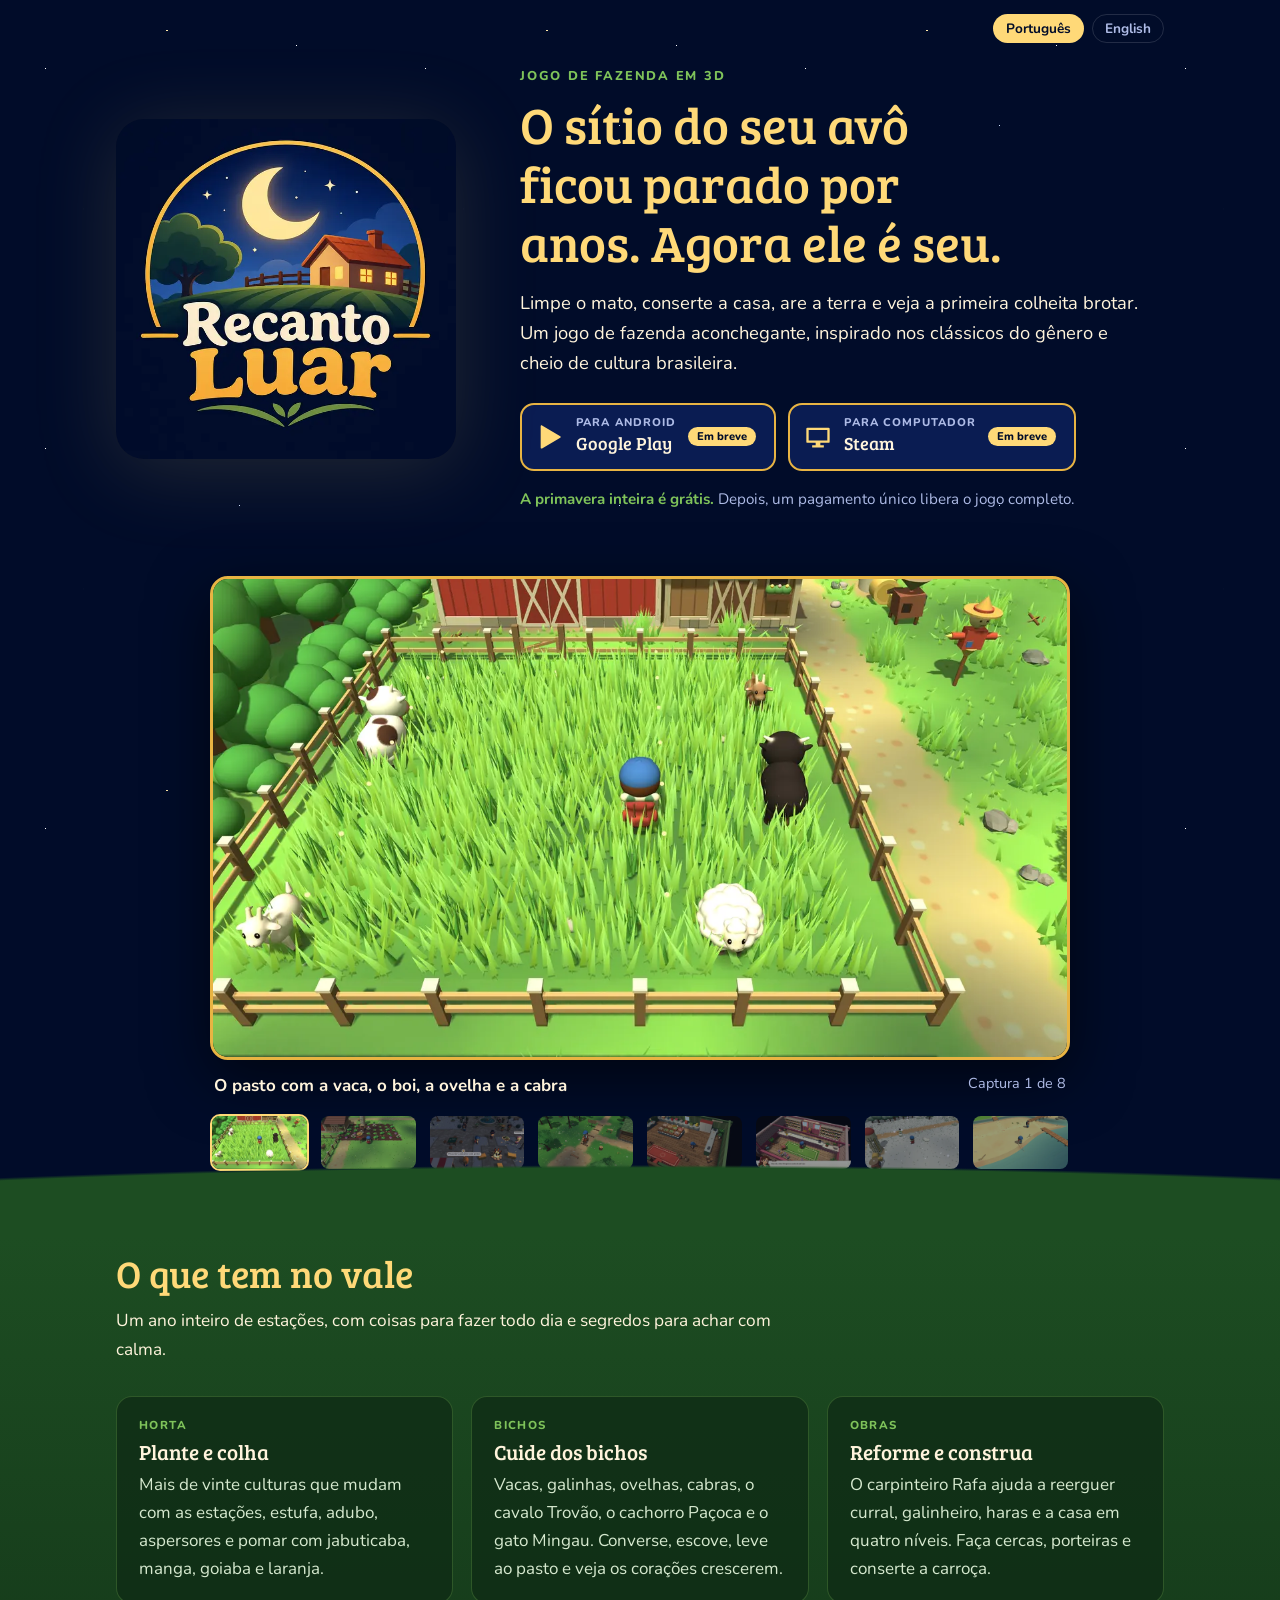
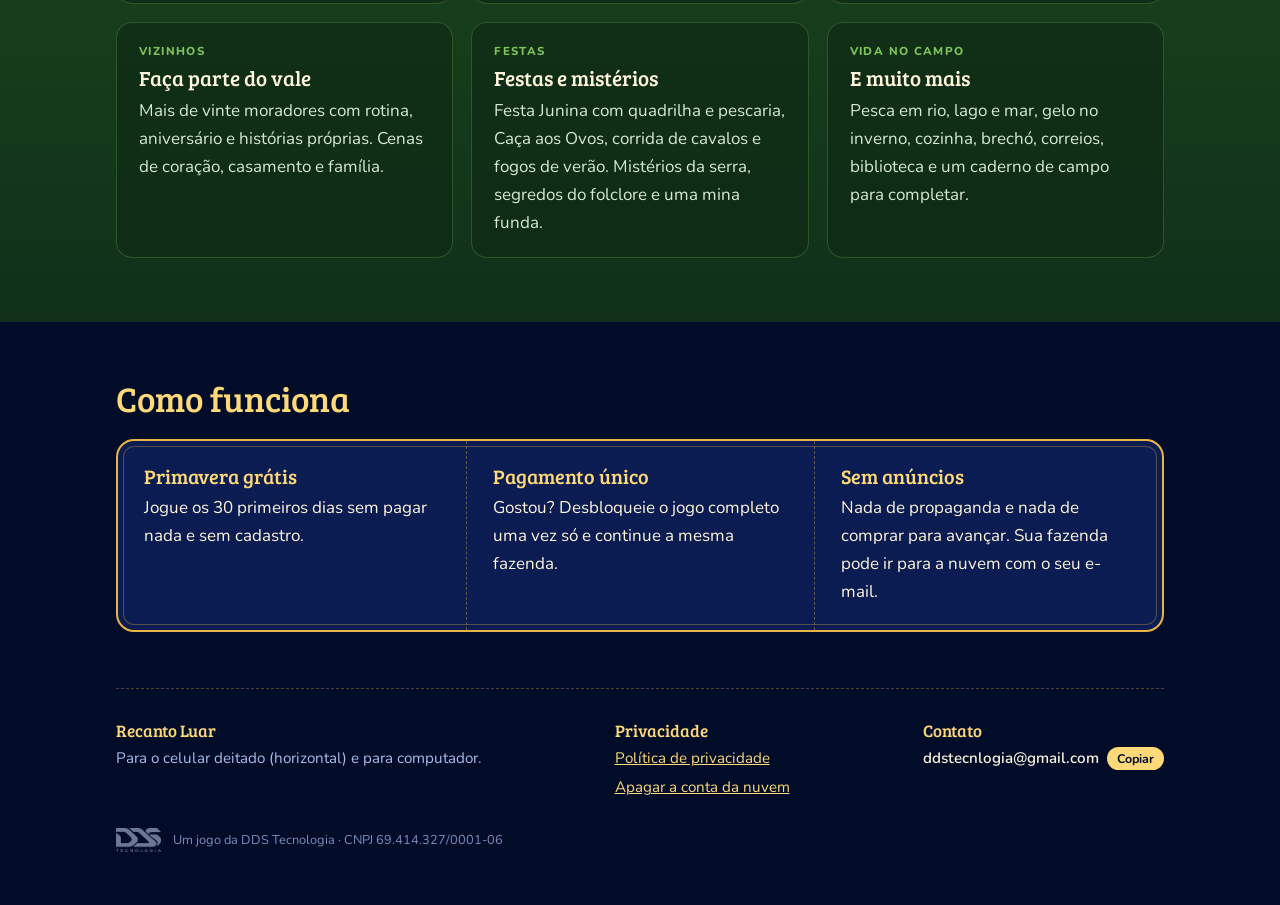
==== commit 4df33d4a: "Volta o visual anterior, capturas novas e logo da DDS discreta Co-Authored-By: Claude Opus 5.5 <nore" ====
--- a/index.html
+++ b/index.html
@@ -5,34 +5,74 @@
 <meta name="viewport" content="width=device-width, initial-scale=1, viewport-fit=cover">
 <title>Recanto Luar</title>
 <meta name="claude:viewport-fit-sides" content="cover">
-<meta name="description" content="Jogo de fazenda em 3D, cheio de cultura brasileira. Cuide do sítio do vovô, plante, crie bichos e faça amigos no vale.">
+<meta name="description" content="Jogo de fazenda aconchegante em 3D, cheio de cultura brasileira. Cuide do sítio do vovô, plante, crie bichos e faça amigos no vale.">
 <meta property="og:title" content="Recanto Luar">
-<meta property="og:description" content="Jogo de fazenda em 3D, cheio de cultura brasileira. Cuide do sítio do vovô, plante, crie bichos e faça amigos no vale.">
-<meta property="og:image" content="https://denikw24.github.io/img/og-pt.jpg">
+<meta property="og:description" content="Jogo de fazenda aconchegante em 3D, cheio de cultura brasileira. Cuide do sítio do vovô, plante, crie bichos e faça amigos no vale.">
+<meta property="og:image" content="img/og-pt.jpg">
+<meta property="og:type" content="website">
 <link rel="alternate" hreflang="pt-BR" href="index.html"><link rel="alternate" hreflang="en" href="en.html">
 <link rel="icon" href="favicon.png">
-<link rel="stylesheet" href="https://fonts.googleapis.com/css2?family=Nunito:wght@400;700;800&display=swap">
+<link rel="preconnect" href="https://fonts.googleapis.com"><link rel="preconnect" href="https://fonts.gstatic.com" crossorigin>
+<link rel="stylesheet" href="https://fonts.googleapis.com/css2?family=Bree+Serif&family=Nunito:wght@400;600;700;800&display=swap">
 <link rel="stylesheet" href="style.css">
 </head>
 <body>
 <div class="wrap">
-<nav class="top"><a href="index.html" aria-current="page">Português</a><a href="en.html">English</a></nav>
-<header class="intro">
-<img src="img/logo-pt.webp" alt="Recanto Luar" width="640" height="640">
-<h1>Um jogo de fazenda em 3D, com jeito de interior do Brasil.</h1>
-<p>Em breve no Google Play e na Steam. A primavera inteira é grátis.</p>
+<nav class="top" aria-label="Idioma / Language"><a class="lang" href="index.html" aria-current="page">Português</a><a class="lang" href="en.html">English</a></nav>
+<header class="hero">
+  <img class="logo" src="img/logo-pt.webp" alt="Recanto Luar" width="640" height="640">
+  <div>
+    <p class="kicker">Jogo de fazenda em 3D</p>
+    <h1>O sítio do seu avô ficou parado por anos. Agora ele é seu.</h1>
+    <p class="lead">Limpe o mato, conserte a casa, are a terra e veja a primeira colheita brotar. Um jogo de fazenda aconchegante, inspirado nos clássicos do gênero e cheio de cultura brasileira.</p>
+    <div class="stores">
+      <a class="store" aria-disabled="true" role="link"><svg viewBox="0 0 24 24" aria-hidden="true"><path d="M4 2.8v18.4c0 .6.7 1 1.2.7l15.6-9.2c.5-.3.5-1 0-1.3L5.2 2.1C4.7 1.8 4 2.2 4 2.8z"/></svg><span><small>Para Android</small><b>Google Play</b></span><span class="soon">Em breve</span></a>
+      <a class="store" aria-disabled="true" role="link"><svg viewBox="0 0 24 24" aria-hidden="true"><path d="M3 4h18a1 1 0 0 1 1 1v11a1 1 0 0 1-1 1h-7v2h3v2H7v-2h3v-2H3a1 1 0 0 1-1-1V5a1 1 0 0 1 1-1zm1 2v9h16V6z"/></svg><span><small>Para computador</small><b>Steam</b></span><span class="soon">Em breve</span></a>
+    </div>
+    <p class="free"><b>A primavera inteira é grátis.</b> Depois, um pagamento único libera o jogo completo.</p>
+  </div>
 </header>
-<ul class="shots"><li><a href="img/01-fazenda.webp"><img src="img/01-fazenda.webp" alt="A fazenda do vovô" width="1280" height="720" loading="lazy"></a></li><li><a href="img/02-vila.webp"><img src="img/02-vila.webp" alt="A vila" width="1280" height="720" loading="lazy"></a></li><li><a href="img/03-praca.webp"><img src="img/03-praca.webp" alt="A praça da igreja" width="1280" height="720" loading="lazy"></a></li><li><a href="img/04-praia.webp"><img src="img/04-praia.webp" alt="A praia" width="1280" height="720" loading="lazy"></a></li><li><a href="img/05-bosque.webp"><img src="img/05-bosque.webp" alt="O Bosque do Sul" width="1280" height="720" loading="lazy"></a></li><li><a href="img/06-cachoeira.webp"><img src="img/06-cachoeira.webp" alt="A trilha da cachoeira" width="1280" height="720" loading="lazy"></a></li><li><a href="img/07-casa.webp"><img src="img/07-casa.webp" alt="A casa por dentro" width="1280" height="720" loading="lazy"></a></li><li><a href="img/08-noite.webp"><img src="img/08-noite.webp" alt="A praça à noite" width="1280" height="720" loading="lazy"></a></li></ul>
-<section class="about">
-<h2>Sobre o jogo</h2>
-<p>O sítio do seu avô ficou parado por anos. Agora ele é seu. Limpe o mato, conserte a casa, are a terra e veja a primeira colheita brotar.</p>
-<h3>Plante e colha</h3><p>Mais de vinte culturas que mudam com as estações, estufa, adubo, aspersores e pomar com jabuticaba, manga, goiaba e laranja.</p><h3>Cuide dos bichos</h3><p>Vacas, galinhas, ovelhas, cabras, o cavalo Trovão, o cachorro Paçoca e o gato Mingau.</p><h3>Reforme e construa</h3><p>O carpinteiro Rafa ajuda a reerguer curral, galinheiro, haras e a casa. Faça cercas, porteiras e conserte a carroça.</p><h3>Faça parte do vale</h3><p>Mais de vinte moradores com rotina, aniversário e histórias próprias. Casamento e família.</p><h3>Festas e mistérios</h3><p>Festa Junina, Caça aos Ovos, corrida de cavalos, os mistérios da serra e os segredos do folclore.</p><h3>E mais</h3><p>Pesca no rio, no lago e no mar, cozinha, brechó, correios, biblioteca e mina.</p>
-<p class="price">A primavera (30 dias de jogo) é grátis. Depois, um pagamento único libera o jogo completo e você continua a mesma fazenda. Não tem anúncios.</p>
+<section class="gallery" aria-label="Captura">
+  <figure class="shot"><img id="big" src="img/01-pasto.webp" alt="O pasto com a vaca, o boi, a ovelha e a cabra" width="1280" height="720"></figure>
+  <p class="cap"><b id="capText">O pasto com a vaca, o boi, a ovelha e a cabra</b><span id="capNum">Captura 1 de 8</span></p>
+  <ul class="thumbs"><li><button type="button" data-i="0" aria-pressed="true" aria-label="O pasto com a vaca, o boi, a ovelha e a cabra"><img src="img/01-pasto-p.webp" alt="" width="480" height="270" loading="lazy"></button></li><li><button type="button" data-i="1" aria-pressed="false" aria-label="A horta de primavera: morango, batata, pepino e margarida"><img src="img/02-horta-p.webp" alt="" width="480" height="270" loading="lazy"></button></li><li><button type="button" data-i="2" aria-pressed="false" aria-label="A Festa Junina na praça, com fogueira e pescaria"><img src="img/03-junina-p.webp" alt="" width="480" height="270" loading="lazy"></button></li><li><button type="button" data-i="3" aria-pressed="false" aria-label="Passeio com o cavalo Trovão no Bosque do Sul"><img src="img/04-bosque-p.webp" alt="" width="480" height="270" loading="lazy"></button></li><li><button type="button" data-i="4" aria-pressed="false" aria-label="O Mercado do Seu Tião"><img src="img/05-mercado-p.webp" alt="" width="480" height="270" loading="lazy"></button></li><li><button type="button" data-i="5" aria-pressed="false" aria-label="Uma conversa com a Lúcia na floricultura"><img src="img/06-flores-p.webp" alt="" width="480" height="270" loading="lazy"></button></li><li><button type="button" data-i="6" aria-pressed="false" aria-label="Boneco de neve no inverno da fazenda"><img src="img/07-neve-p.webp" alt="" width="480" height="270" loading="lazy"></button></li><li><button type="button" data-i="7" aria-pressed="false" aria-label="Pescaria na praia no fim da tarde"><img src="img/08-pesca-p.webp" alt="" width="480" height="270" loading="lazy"></button></li></ul>
 </section>
+</div>
+<section class="day"><div class="wrap">
+  <h2>O que tem no vale</h2>
+  <p class="intro">Um ano inteiro de estações, com coisas para fazer todo dia e segredos para achar com calma.</p>
+  <div class="feats"><article class="feat"><span class="tag">Horta</span><h3>Plante e colha</h3><p>Mais de vinte culturas que mudam com as estações, estufa, adubo, aspersores e pomar com jabuticaba, manga, goiaba e laranja.</p></article><article class="feat"><span class="tag">Bichos</span><h3>Cuide dos bichos</h3><p>Vacas, galinhas, ovelhas, cabras, o cavalo Trovão, o cachorro Paçoca e o gato Mingau. Converse, escove, leve ao pasto e veja os corações crescerem.</p></article><article class="feat"><span class="tag">Obras</span><h3>Reforme e construa</h3><p>O carpinteiro Rafa ajuda a reerguer curral, galinheiro, haras e a casa em quatro níveis. Faça cercas, porteiras e conserte a carroça.</p></article><article class="feat"><span class="tag">Vizinhos</span><h3>Faça parte do vale</h3><p>Mais de vinte moradores com rotina, aniversário e histórias próprias. Cenas de coração, casamento e família.</p></article><article class="feat"><span class="tag">Festas</span><h3>Festas e mistérios</h3><p>Festa Junina com quadrilha e pescaria, Caça aos Ovos, corrida de cavalos e fogos de verão. Mistérios da serra, segredos do folclore e uma mina funda.</p></article><article class="feat"><span class="tag">Vida no campo</span><h3>E muito mais</h3><p>Pesca em rio, lago e mar, gelo no inverno, cozinha, brechó, correios, biblioteca e um caderno de campo para completar.</p></article></div>
+</div></section>
+<div class="wrap">
+<section class="deal"><h2>Como funciona</h2><div class="box"><div><h3>Primavera grátis</h3><p>Jogue os 30 primeiros dias sem pagar nada e sem cadastro.</p></div><div><h3>Pagamento único</h3><p>Gostou? Desbloqueie o jogo completo uma vez só e continue a mesma fazenda.</p></div><div><h3>Sem anúncios</h3><p>Nada de propaganda e nada de comprar para avançar. Sua fazenda pode ir para a nuvem com o seu e-mail.</p></div></div></section>
 <footer>
-<div class="links"><a href="https://denikw24.github.io/recanto-luar-privacidade/">Política de privacidade</a><a href="https://denikw24.github.io/recanto-luar-privacidade/apagar-conta.html">Apagar conta</a><span>Contato: ddstecnlogia@gmail.com</span></div>
-<div class="co"><img src="img/dds-claro.webp" alt="DDS Tecnologia" width="223" height="120"><span>Um jogo da DDS Tecnologia · CNPJ 69.414.327/0001-06</span></div>
+  <div class="cols">
+    <div><h3>Recanto Luar</h3><p style="margin:0;max-width:26em">Para o celular deitado (horizontal) e para computador.</p></div>
+    <div><h3>Privacidade</h3><ul><li><a href="https://denikw24.github.io/recanto-luar-privacidade/">Política de privacidade</a></li><li><a href="https://denikw24.github.io/recanto-luar-privacidade/apagar-conta.html">Apagar a conta da nuvem</a></li></ul></div>
+    <div><h3>Contato</h3><p class="mail" style="margin:0"><code id="mail">ddstecnlogia@gmail.com</code><button type="button" id="copy">Copiar</button></p></div>
+  </div>
+  <p class="fine co"><img src="img/dds-claro.webp" alt="DDS Tecnologia" width="223" height="120"><span>Um jogo da DDS Tecnologia · CNPJ 69.414.327/0001-06</span></p>
 </footer>
 </div>
+<script>
+(function(){
+  var D={"shots": ["01-pasto", "02-horta", "03-junina", "04-bosque", "05-mercado", "06-flores", "07-neve", "08-pesca"], "caps": ["O pasto com a vaca, o boi, a ovelha e a cabra", "A horta de primavera: morango, batata, pepino e margarida", "A Festa Junina na praça, com fogueira e pescaria", "Passeio com o cavalo Trovão no Bosque do Sul", "O Mercado do Seu Tião", "Uma conversa com a Lúcia na floricultura", "Boneco de neve no inverno da fazenda", "Pescaria na praia no fim da tarde"], "shot": "Captura", "of": "de", "copied": "Copiado!", "copy": "Copiar"};
+  var big=document.getElementById("big"),ct=document.getElementById("capText"),cn=document.getElementById("capNum");
+  var btns=[].slice.call(document.querySelectorAll(".thumbs button"));
+  function show(i){
+    big.src="img/"+D.shots[i]+".webp"; big.alt=D.caps[i]; ct.textContent=D.caps[i];
+    cn.textContent=D.shot+" "+(i+1)+" "+D.of+" 8";
+    btns.forEach(function(b,j){b.setAttribute("aria-pressed",j===i?"true":"false");});
+  }
+  btns.forEach(function(b,i){b.addEventListener("click",function(){show(i);});});
+  var c=document.getElementById("copy");
+  c.addEventListener("click",function(){
+    var m=document.getElementById("mail").textContent;
+    function ok(){c.textContent=D.copied;setTimeout(function(){c.textContent=D.copy;},1800);}
+    function sel(){var r=document.createRange();r.selectNodeContents(document.getElementById("mail"));var s=getSelection();s.removeAllRanges();s.addRange(r);}
+    try{navigator.clipboard.writeText(m).then(ok,sel);}catch(e){sel();}
+  });
+})();
+</script>
 </body>
 </html>
--- a/style.css
+++ b/style.css
@@ -1,30 +1,92 @@
-/* Página simples, uma coluna: logo, texto, capturas, sobre, rodapé. */
-:root{--bg:#010c29;--bg2:#0b1b45;--fg:#e6ebf7;--muted:#9aa7cc;--line:#ffffff1a;--link:#ffd27a;
-  --font:"Nunito","Trebuchet MS",system-ui,sans-serif;color-scheme:dark}
+/* Do céu de luar (topo) ao morro verde (fim): a página desce como a logo. */
+:root{
+  --night:#010c29; --night2:#0a1c52; --panel:#0d2260; --gold:#e8b443; --gold-soft:#ffd978;
+  --cream:#fff4dc; --ink:#e8eeff; --muted:#aebbe6; --hill:#2f6b2a; --hill2:#3f8a34; --leaf:#7fc35a;
+  --display:"Bree Serif",Georgia,serif; --body:"Nunito","Trebuchet MS",system-ui,sans-serif;
+  color-scheme:dark;
+}
 *{box-sizing:border-box}
-body{margin:0;background:var(--bg);color:var(--fg);font:400 17px/1.65 var(--font)}
-.wrap{max-width:960px;margin:0 auto;padding-left:max(16px,env(safe-area-inset-left,0px));padding-right:max(16px,env(safe-area-inset-right,0px))}
-a{color:var(--link)}
-a:focus-visible{outline:2px solid var(--link);outline-offset:2px}
-h1,h2,h3{line-height:1.25;margin:0;font-weight:800}
-.top{display:flex;justify-content:flex-end;gap:14px;padding-block:14px 0;font-size:.9rem}
-.top a{color:var(--muted);text-decoration:none}
-.top a[aria-current]{color:var(--fg);text-decoration:underline;text-underline-offset:4px}
-.intro{text-align:center;padding-block:8px 40px}
-.intro img{width:min(260px,60vw);height:auto;border-radius:24px}
-.intro h1{font-size:1.5rem;font-weight:700;max-width:30em;margin:20px auto 10px;text-wrap:balance}
-.intro p{margin:0 auto;max-width:36em;color:var(--muted)}
-.shots{display:grid;grid-template-columns:repeat(2,minmax(0,1fr));gap:12px;margin:0;padding:0;list-style:none}
-.shots a{display:block;border-radius:8px;overflow:hidden;background:#000}
-.shots img{display:block;width:100%;height:auto;aspect-ratio:16/9}
-.about{max-width:680px;margin:0 auto;padding-block:48px 16px}
-.about h2{font-size:1.35rem;margin-bottom:12px}
-.about h3{font-size:1rem;margin:22px 0 2px}
-.about p{margin:0 0 4px}
-.price{margin-top:28px;padding-top:20px;border-top:1px solid var(--line)}
-footer{margin-top:48px;border-top:1px solid var(--line);padding-block:28px 36px;color:var(--muted);font-size:.9rem}
-footer .links{display:flex;flex-wrap:wrap;gap:8px 24px;justify-content:center}
-footer .links a{color:var(--muted)}
-footer .co{display:flex;align-items:center;justify-content:center;flex-wrap:wrap;gap:10px 14px;margin-top:22px;font-size:.8rem;color:#7c88ad;text-align:center}
-footer .co img{height:26px;width:auto;opacity:.6}
-@media (max-width:560px){.shots{grid-template-columns:1fr}}
+html{scroll-behavior:smooth}
+body{margin:0;background:var(--night);color:var(--ink);font:400 17px/1.65 var(--body);
+  background-image:radial-gradient(1.5px 1.5px at 12% 18%,#fff 50%,transparent 51%),radial-gradient(1px 1px at 78% 12%,#fff 50%,transparent 51%),radial-gradient(1.5px 1.5px at 44% 8%,#ffe9a8 50%,transparent 51%),radial-gradient(1px 1px at 90% 40%,#fff 50%,transparent 51%),radial-gradient(1px 1px at 22% 55%,#fff 50%,transparent 51%),radial-gradient(1px 1px at 63% 33%,#cfe0ff 50%,transparent 51%);
+  background-size:380px 380px;background-attachment:fixed}
+.wrap{max-width:1080px;margin:0 auto;padding-left:max(16px,env(safe-area-inset-left,0px));padding-right:max(16px,env(safe-area-inset-right,0px))}
+a{color:var(--gold-soft)}
+a:focus-visible,button:focus-visible{outline:3px solid var(--gold-soft);outline-offset:3px;border-radius:6px}
+h1,h2,h3{font-family:var(--display);font-weight:400;color:var(--gold-soft);text-wrap:balance;line-height:1.15;margin:0}
+
+/* topo */
+.top{display:flex;justify-content:flex-end;gap:8px;padding-block:14px 0}
+.lang{font:700 .85rem var(--body);color:var(--muted);text-decoration:none;padding:4px 12px;border:1px solid #ffffff22;border-radius:999px}
+.lang[aria-current]{color:var(--night);background:var(--gold-soft);border-color:transparent}
+
+.hero{display:grid;grid-template-columns:minmax(0,340px) minmax(0,1fr);gap:clamp(24px,5vw,64px);align-items:center;padding-block:24px 56px}
+.hero img.logo{width:100%;height:auto;border-radius:28px;filter:drop-shadow(0 10px 40px #ffd97822)}
+.kicker{font:800 .8rem var(--body);letter-spacing:.14em;text-transform:uppercase;color:var(--leaf);margin:0 0 10px}
+.hero h1{font-size:clamp(2rem,4.6vw,3.2rem)}
+.hero p.lead{font-size:1.15rem;color:var(--cream);max-width:34em;margin:16px 0 24px}
+.stores{display:flex;flex-wrap:wrap;gap:12px}
+.store{display:flex;align-items:center;gap:12px;min-width:200px;padding:10px 18px 10px 14px;border-radius:14px;background:var(--night2);border:2px solid var(--gold);color:var(--ink);text-decoration:none}
+.store svg{width:28px;height:28px;flex:none;fill:var(--gold-soft)}
+.store small{display:block;font:800 .7rem var(--body);letter-spacing:.1em;text-transform:uppercase;color:var(--muted)}
+.store b{font:400 1.15rem var(--display);color:var(--cream)}
+.store[aria-disabled]{cursor:default}
+.store .soon{margin-left:auto;font:800 .7rem var(--body);color:var(--night);background:var(--gold-soft);border-radius:999px;padding:2px 9px;white-space:nowrap}
+.free{margin:16px 0 0;color:var(--muted);font-size:.95rem}
+.free b{color:var(--leaf)}
+
+/* galeria */
+.gallery{padding-block:8px 64px;max-width:860px;margin:0 auto}
+.shot{margin:0;border-radius:18px;overflow:hidden;border:3px solid var(--gold);box-shadow:0 18px 60px #0009;background:#000;aspect-ratio:16/9;max-width:100%}
+.shot img{display:block;width:100%;height:100%;object-fit:cover}
+.cap{display:flex;justify-content:space-between;gap:12px;flex-wrap:wrap;margin:12px 4px 14px;color:var(--cream)}
+.cap span{color:var(--muted);font-size:.9rem;font-variant-numeric:tabular-nums}
+.thumbs{display:grid;grid-template-columns:repeat(8,minmax(0,1fr));gap:10px;margin:0;padding:0;list-style:none}
+.thumbs button{all:unset;cursor:pointer;display:block;border-radius:10px;overflow:hidden;border:2px solid transparent;aspect-ratio:16/9;opacity:.6;transition:opacity .2s,border-color .2s}
+.thumbs button:hover{opacity:.9}
+.thumbs button[aria-pressed=true]{border-color:var(--gold-soft);opacity:1}
+.thumbs img{display:block;width:100%;height:100%;object-fit:cover}
+
+/* o que tem no jogo: a parte "de dia", sobre o morro */
+.day{position:relative;background:linear-gradient(#1d4d22,#163c1b 60%,#10301a);padding-block:0 64px}
+.day::before{content:"";position:absolute;left:0;right:0;top:-70px;height:72px;background:radial-gradient(120% 140px at 50% 140px,#1d4d22 98%,transparent 100%)}
+.day h2{font-size:clamp(1.7rem,3.4vw,2.4rem);padding-top:16px}
+.intro{max-width:40em;color:var(--cream);margin:12px 0 32px;font-size:1.08rem}
+.feats{display:grid;grid-template-columns:repeat(3,minmax(0,1fr));gap:18px}
+.feat{background:#0f2c16cc;border:1px solid #7fc35a44;border-radius:16px;padding:20px 22px;min-width:0}
+.feat h3{font-size:1.3rem;color:var(--cream);margin-bottom:6px}
+.feat p{margin:0;color:#d6e9cf}
+.feat .tag{display:block;font:800 .72rem var(--body);letter-spacing:.12em;text-transform:uppercase;color:var(--leaf);margin-bottom:8px}
+
+/* como funciona */
+.deal{padding-block:56px}
+.deal .box{display:grid;grid-template-columns:repeat(3,minmax(0,1fr));gap:0;border:2px solid var(--gold);border-radius:18px;background:var(--night2);overflow:hidden;box-shadow:inset 0 0 0 5px var(--night2),inset 0 0 0 6px #e8b44355}
+.deal .box>div{padding:24px 26px;min-width:0}
+.deal .box>div+div{border-left:1px dashed #e8b44366}
+.deal h3{font-size:1.25rem;margin-bottom:6px}
+.deal p{margin:0;color:var(--cream)}
+.deal h2{font-size:clamp(1.6rem,3vw,2.2rem);margin-bottom:20px}
+
+footer{border-top:1px dashed #e8b44355;padding-block:32px 40px;color:var(--muted);font-size:.95rem}
+footer .cols{display:flex;flex-wrap:wrap;gap:24px 48px;justify-content:space-between}
+footer h3{font-size:1.05rem;color:var(--gold-soft);margin-bottom:6px}
+footer ul{list-style:none;margin:0;padding:0;display:grid;gap:4px}
+.mail{display:inline-flex;align-items:center;gap:8px;flex-wrap:wrap}
+.mail code{font:600 .95rem var(--body);color:var(--cream);user-select:all}
+.mail button{font:700 .78rem var(--body);color:var(--night);background:var(--gold-soft);border:0;border-radius:999px;padding:3px 10px;cursor:pointer}
+footer .fine{margin-top:28px;font-size:.8rem;color:#7f8cba}
+footer .co{display:flex;align-items:center;gap:12px;flex-wrap:wrap}
+footer .co img{height:24px;width:auto;opacity:.55}
+
+@media (max-width:820px){
+  .hero{grid-template-columns:1fr;text-align:center;padding-top:8px}
+  .hero img.logo{max-width:240px;margin:0 auto}
+  .hero p.lead{margin-inline:auto}
+  .stores{justify-content:center}
+  .feats{grid-template-columns:repeat(2,minmax(0,1fr))}
+  .thumbs{grid-template-columns:repeat(4,minmax(0,1fr))}
+  .deal .box{grid-template-columns:1fr}
+  .deal .box>div+div{border-left:0;border-top:1px dashed #e8b44366}
+}
+@media (max-width:520px){.feats{grid-template-columns:1fr}.store{width:100%}}
+@media (prefers-reduced-motion:reduce){html{scroll-behavior:auto}.thumbs button{transition:none}}
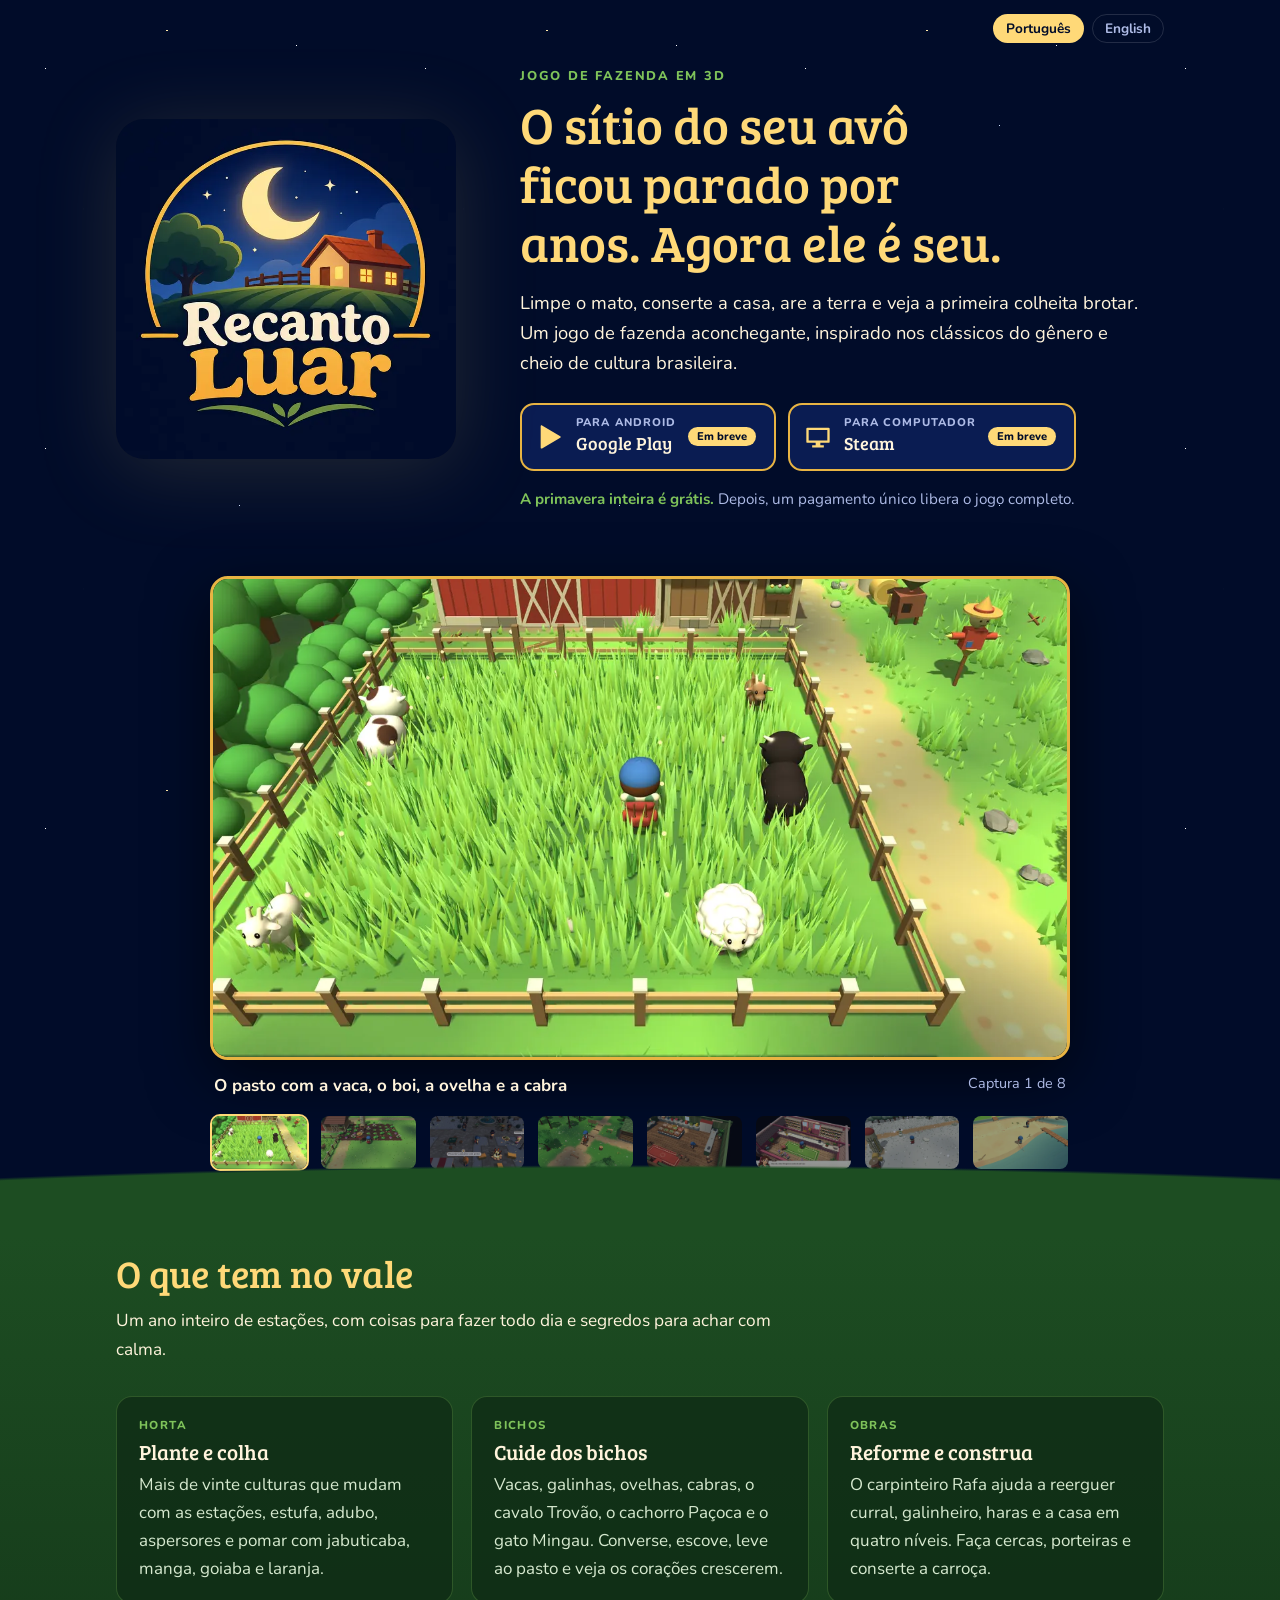
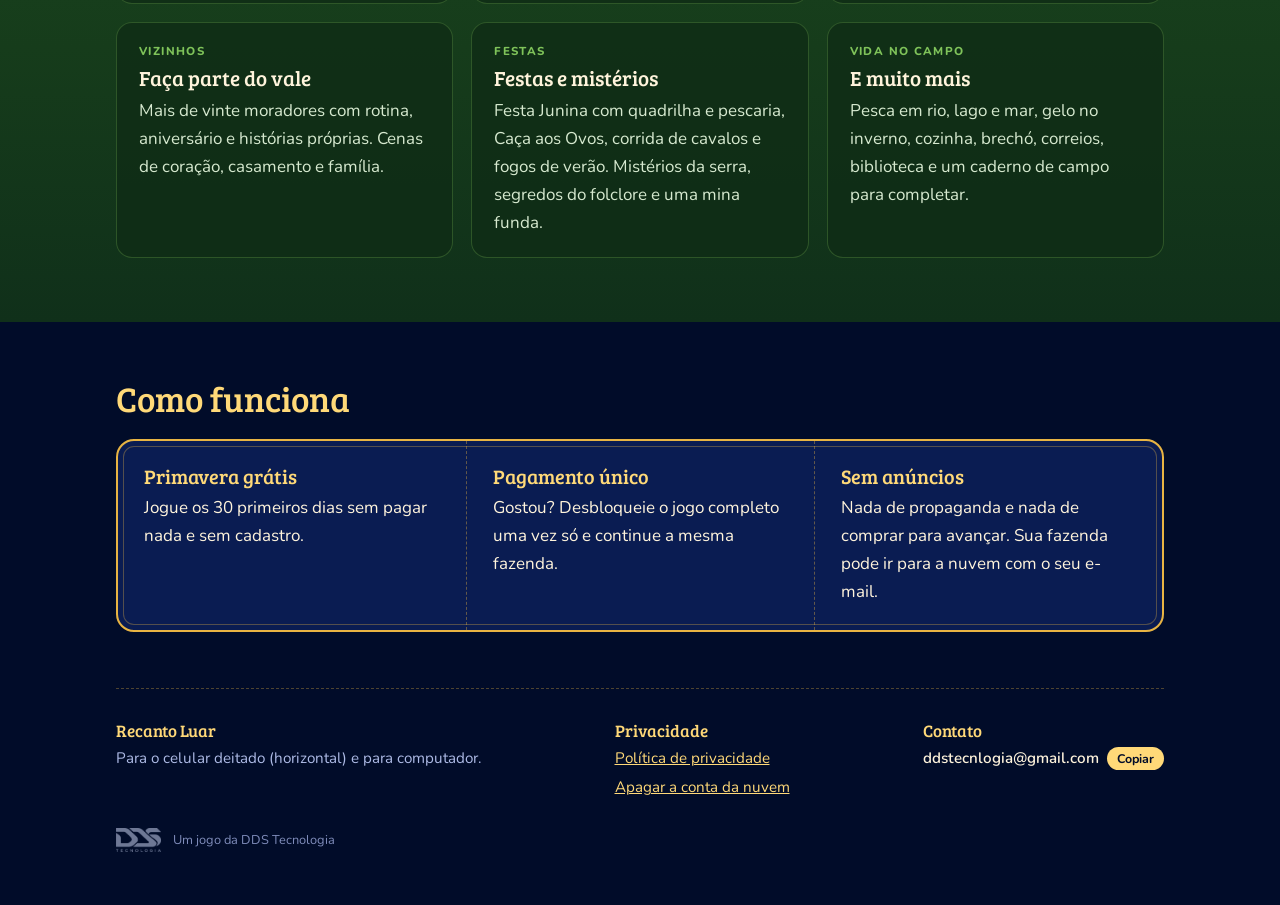
==== commit 5b93e77f: "Tira o CNPJ do rodapé Co-Authored-By: Claude Sonnet 5.5 <noreply@anthropic.com> Claude-Session: http" ====
--- a/index.html
+++ b/index.html
@@ -51,7 +51,7 @@
     <div><h3>Privacidade</h3><ul><li><a href="https://denikw24.github.io/recanto-luar-privacidade/">Política de privacidade</a></li><li><a href="https://denikw24.github.io/recanto-luar-privacidade/apagar-conta.html">Apagar a conta da nuvem</a></li></ul></div>
     <div><h3>Contato</h3><p class="mail" style="margin:0"><code id="mail">ddstecnlogia@gmail.com</code><button type="button" id="copy">Copiar</button></p></div>
   </div>
-  <p class="fine co"><img src="img/dds-claro.webp" alt="DDS Tecnologia" width="223" height="120"><span>Um jogo da DDS Tecnologia · CNPJ 69.414.327/0001-06</span></p>
+  <p class="fine co"><img src="img/dds-claro.webp" alt="DDS Tecnologia" width="223" height="120"><span>Um jogo da DDS Tecnologia</span></p>
 </footer>
 </div>
 <script>
